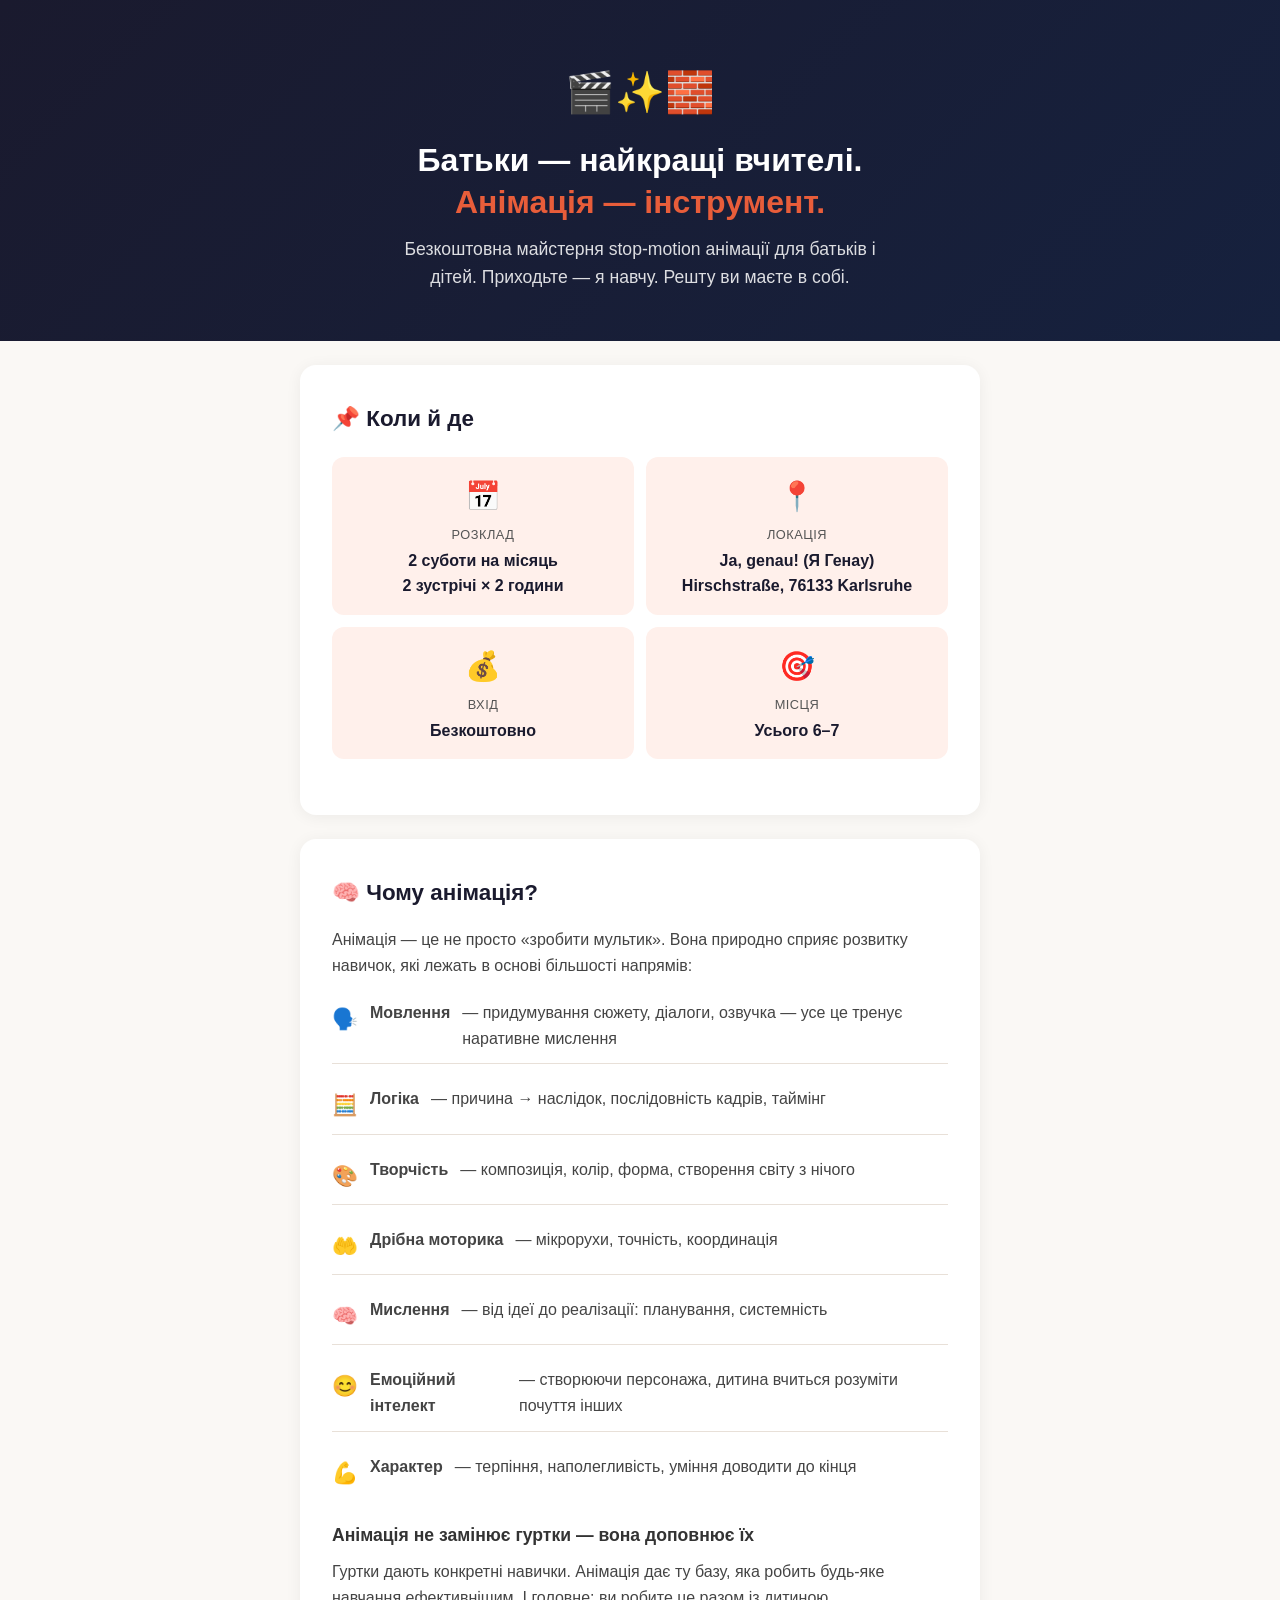
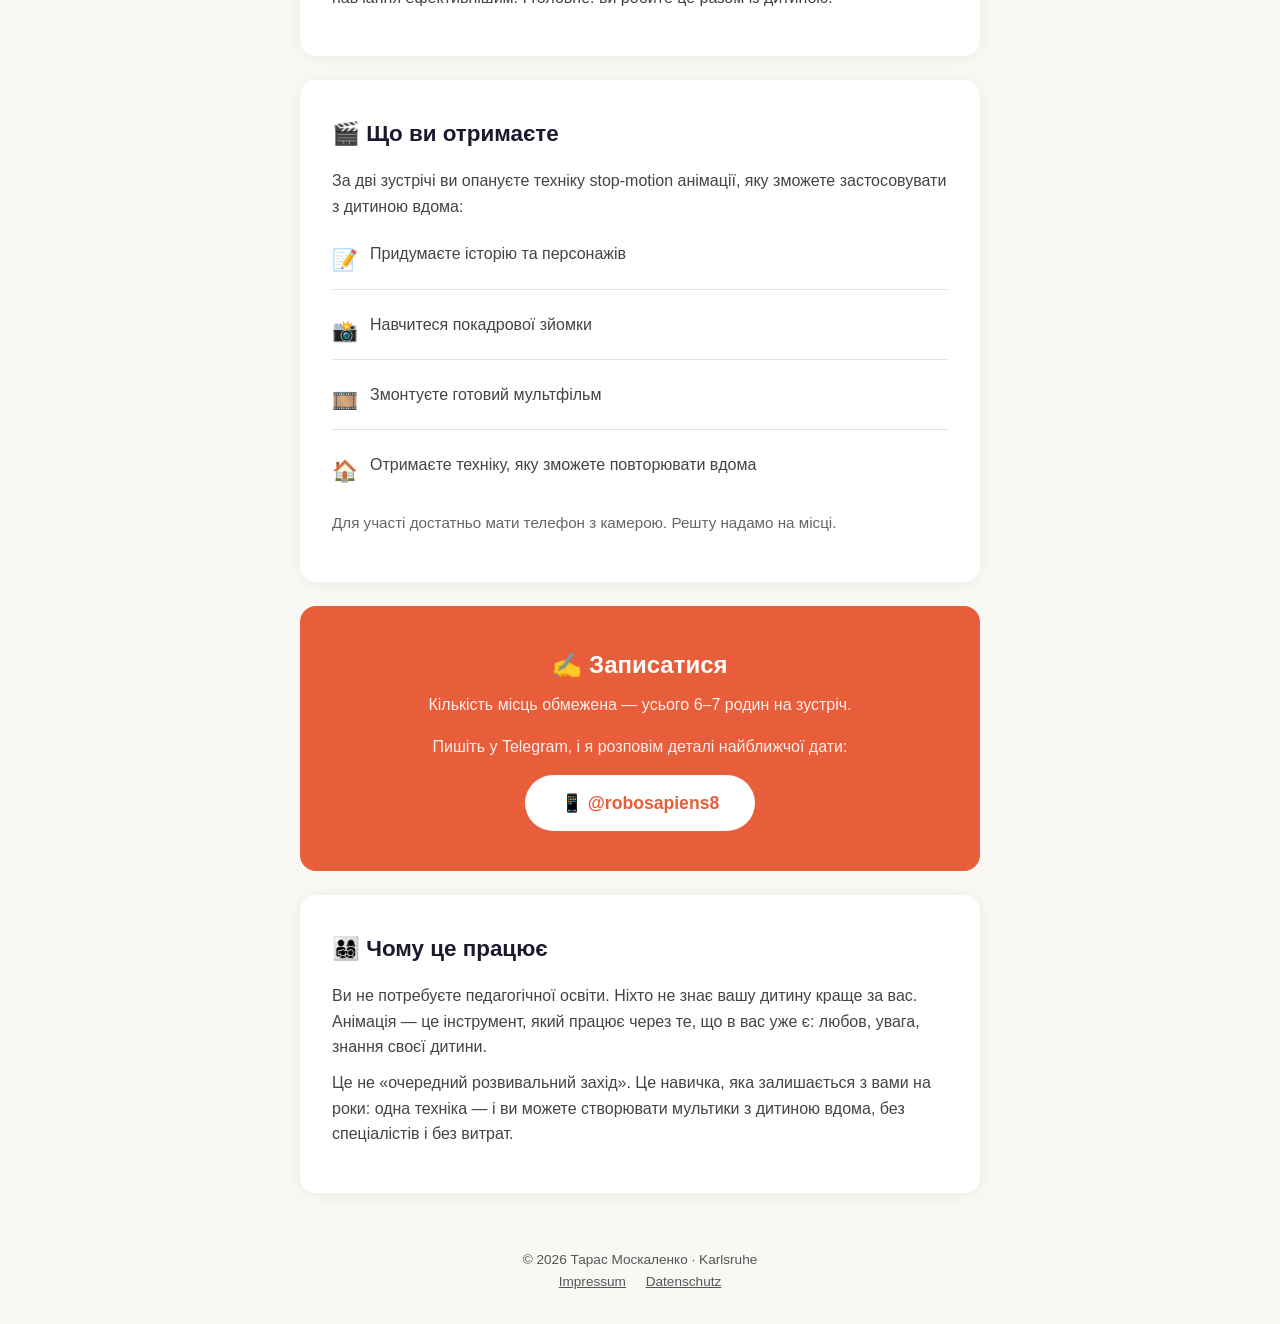
==== index.html @ ddede77a "Initial commit: animation workshop landing page + impressum + datenschutz" ====
<!DOCTYPE html>
<html lang="uk">
<head>
  <meta charset="UTF-8">
  <meta name="viewport" content="width=device-width, initial-scale=1.0">
  <title>Анімаційна майстерня для батьків і дітей | Karlsruhe</title>
  <meta name="description" content="Безкоштовна анімаційна майстерня для батьків і дітей у Karlsruhe. Створюйте stop-motion мультики разом — 2 суботи на місяць у кав'ярні Ja, genau!">
  <link rel="stylesheet" href="style.css">
</head>
<body>

<!-- Hero -->
<header class="hero">
  <div class="container">
    <div class="emoji-row">🎬✨🧱</div>
    <h1>Батьки — найкращі вчителі.<br><span>Анімація — інструмент.</span></h1>
    <p>Безкоштовна майстерня stop-motion анімації для батьків і дітей. Приходьте — я навчу. Решту ви маєте в собі.</p>
  </div>
</header>

<main class="container">

  <!-- Info -->
  <div class="section">
    <h2>📌 Коли й де</h2>
    <div class="info-grid">
      <div class="info-item">
        <div class="icon">📅</div>
        <div class="label">Розклад</div>
        <div class="value">2 суботи на місяць<br>2 зустрічі × 2 години</div>
      </div>
      <div class="info-item">
        <div class="icon">📍</div>
        <div class="label">Локація</div>
        <div class="value">Ja, genau! (Я Генау)<br>Hirschstraße, 76133 Karlsruhe</div>
      </div>
      <div class="info-item">
        <div class="icon">💰</div>
        <div class="label">Вхід</div>
        <div class="value">Безкоштовно</div>
      </div>
      <div class="info-item">
        <div class="icon">🎯</div>
        <div class="label">Місця</div>
        <div class="value">Усього 6–7</div>
      </div>
    </div>
  </div>

  <!-- Why -->
  <div class="section">
    <h2>🧠 Чому анімація?</h2>
    <p>Анімація — це не просто «зробити мультик». Вона природно сприяє розвитку навичок, які лежать в основі більшості напрямів:</p>
    <ul class="benefits">
      <li><span class="emoji">🗣️</span><strong>Мовлення</strong> — придумування сюжету, діалоги, озвучка — усе це тренує наративне мислення</li>
      <li><span class="emoji">🧮</span><strong>Логіка</strong> — причина → наслідок, послідовність кадрів, таймінг</li>
      <li><span class="emoji">🎨</span><strong>Творчість</strong> — композиція, колір, форма, створення світу з нічого</li>
      <li><span class="emoji">🤲</span><strong>Дрібна моторика</strong> — мікрорухи, точність, координація</li>
      <li><span class="emoji">🧠</span><strong>Мислення</strong> — від ідеї до реалізації: планування, системність</li>
      <li><span class="emoji">😊</span><strong>Емоційний інтелект</strong> — створюючи персонажа, дитина вчиться розуміти почуття інших</li>
      <li><span class="emoji">💪</span><strong>Характер</strong> — терпіння, наполегливість, уміння доводити до кінця</li>
    </ul>

    <h3>Анімація не замінює гуртки — вона доповнює їх</h3>
    <p>Гуртки дають конкретні навички. Анімація дає ту базу, яка робить будь-яке навчання ефективнішим. І головне: ви робите це разом із дитиною.</p>
  </div>

  <!-- What you'll learn -->
  <div class="section">
    <h2>🎬 Що ви отримаєте</h2>
    <p>За дві зустрічі ви опануєте техніку stop-motion анімації, яку зможете застосовувати з дитиною вдома:</p>
    <ul class="benefits">
      <li><span class="emoji">📝</span>Придумаєте історію та персонажів</li>
      <li><span class="emoji">📸</span>Навчитеся покадрової зйомки</li>
      <li><span class="emoji">🎞️</span>Змонтуєте готовий мультфільм</li>
      <li><span class="emoji">🏠</span>Отримаєте техніку, яку зможете повторювати вдома</li>
    </ul>
    <p style="font-size: 0.95rem; color: #666; margin-top: 12px;">Для участі достатньо мати телефон з камерою. Решту надамо на місці.</p>
  </div>

  <!-- CTA -->
  <div class="cta">
    <h2>✍️ Записатися</h2>
    <p>Кількість місць обмежена — усього 6–7 родин на зустріч.</p>
    <p>Пишіть у Telegram, і я розповім деталі найближчої дати:</p>
    <a class="contact-btn" href="https://t.me/robosapiens8" target="_blank">📱 @robosapiens8</a>
  </div>

  <!-- Why parents -->
  <div class="section">
    <h2>👨‍👩‍👧‍👦 Чому це працює</h2>
    <p>Ви не потребуєте педагогічної освіти. Ніхто не знає вашу дитину краще за вас. Анімація — це інструмент, який працює через те, що в вас уже є: любов, увага, знання своєї дитини.</p>
    <p>Це не «очередний розвивальний захід». Це навичка, яка залишається з вами на роки: одна техніка — і ви можете створювати мультики з дитиною вдома, без спеціалістів і без витрат.</p>
  </div>

</main>

<!-- Footer -->
<footer>
  <div class="container">
    <p>© 2026 Тарас Москаленко · Karlsruhe</p>
    <p>
      <a href="impressum.html">Impressum</a>
      <a href="datenschutz.html">Datenschutz</a>
    </p>
  </div>
</footer>

</body>
</html>
---- style.css ----
* {
  margin: 0;
  padding: 0;
  box-sizing: border-box;
}

:root {
  --bg: #faf8f5;
  --card: #ffffff;
  --accent: #e85d3a;
  --accent-light: #fff0eb;
  --text: #1a1a2e;
  --text-muted: #555;
  --border: #e8e0d8;
  --shadow: 0 2px 16px rgba(0,0,0,0.06);
}

body {
  font-family: -apple-system, BlinkMacSystemFont, 'Segoe UI', Roboto, 'Helvetica Neue', sans-serif;
  background: var(--bg);
  color: var(--text);
  line-height: 1.6;
}

.container {
  max-width: 720px;
  margin: 0 auto;
  padding: 0 20px;
}

/* Header */
.hero {
  background: linear-gradient(135deg, #1a1a2e 0%, #16213e 100%);
  color: #fff;
  padding: 60px 0 50px;
  text-align: center;
}

.hero h1 {
  font-size: 2rem;
  font-weight: 700;
  margin-bottom: 12px;
  line-height: 1.3;
}

.hero h1 span {
  color: var(--accent);
}

.hero p {
  font-size: 1.1rem;
  opacity: 0.85;
  max-width: 500px;
  margin: 0 auto;
}

.hero .emoji-row {
  font-size: 2.5rem;
  margin-bottom: 16px;
}

/* Section */
.section {
  background: var(--card);
  border-radius: 16px;
  padding: 36px 32px;
  margin: 24px 0;
  box-shadow: var(--shadow);
}

.section h2 {
  font-size: 1.4rem;
  font-weight: 700;
  margin-bottom: 16px;
  color: #1a1a2e;
}

.section h3 {
  font-size: 1.1rem;
  font-weight: 600;
  margin: 20px 0 10px;
  color: #333;
}

.section p, .section li {
  color: #444;
  margin-bottom: 10px;
}

/* Info grid */
.info-grid {
  display: grid;
  grid-template-columns: 1fr 1fr;
  gap: 12px;
  margin: 20px 0;
}

.info-item {
  background: var(--accent-light);
  border-radius: 12px;
  padding: 16px;
  text-align: center;
}

.info-item .icon {
  font-size: 1.8rem;
  margin-bottom: 6px;
}

.info-item .label {
  font-size: 0.8rem;
  color: var(--text-muted);
  text-transform: uppercase;
  letter-spacing: 0.5px;
}

.info-item .value {
  font-weight: 700;
  font-size: 1rem;
  margin-top: 2px;
}

/* Benefits list */
.benefits {
  list-style: none;
  padding: 0;
}

.benefits li {
  padding: 12px 0;
  border-bottom: 1px solid var(--border);
  display: flex;
  align-items: flex-start;
  gap: 12px;
}

.benefits li:last-child {
  border-bottom: none;
}

.benefits li .emoji {
  font-size: 1.3rem;
  flex-shrink: 0;
  margin-top: 2px;
}

/* CTA */
.cta {
  background: var(--accent);
  color: #fff;
  text-align: center;
  padding: 40px 24px;
  border-radius: 16px;
  margin: 24px 0;
}

.cta h2 {
  color: #fff !important;
  margin-bottom: 8px;
}

.cta p {
  opacity: 0.9;
  margin-bottom: 16px;
}

.cta .contact-btn {
  display: inline-block;
  background: #fff;
  color: var(--accent);
  font-weight: 700;
  padding: 14px 36px;
  border-radius: 40px;
  text-decoration: none;
  font-size: 1.1rem;
  transition: transform 0.15s;
}

.cta .contact-btn:hover {
  transform: scale(1.04);
}

/* Footer / Legal */
footer {
  text-align: center;
  padding: 32px 0;
  color: var(--text-muted);
  font-size: 0.85rem;
}

footer a {
  color: var(--text-muted);
  text-decoration: underline;
  margin: 0 8px;
}

/* Legal pages */
.legal-page {
  padding: 40px 0 60px;
}

.legal-page h1 {
  font-size: 1.6rem;
  margin-bottom: 24px;
}

.legal-page h2 {
  font-size: 1.2rem;
  margin-top: 28px;
  margin-bottom: 12px;
  color: var(--text);
}

.legal-page p {
  margin-bottom: 10px;
  color: #444;
}

/* Responsive */
@media (max-width: 600px) {
  .hero h1 { font-size: 1.5rem; }
  .info-grid { grid-template-columns: 1fr; }
  .section { padding: 24px 18px; }
}
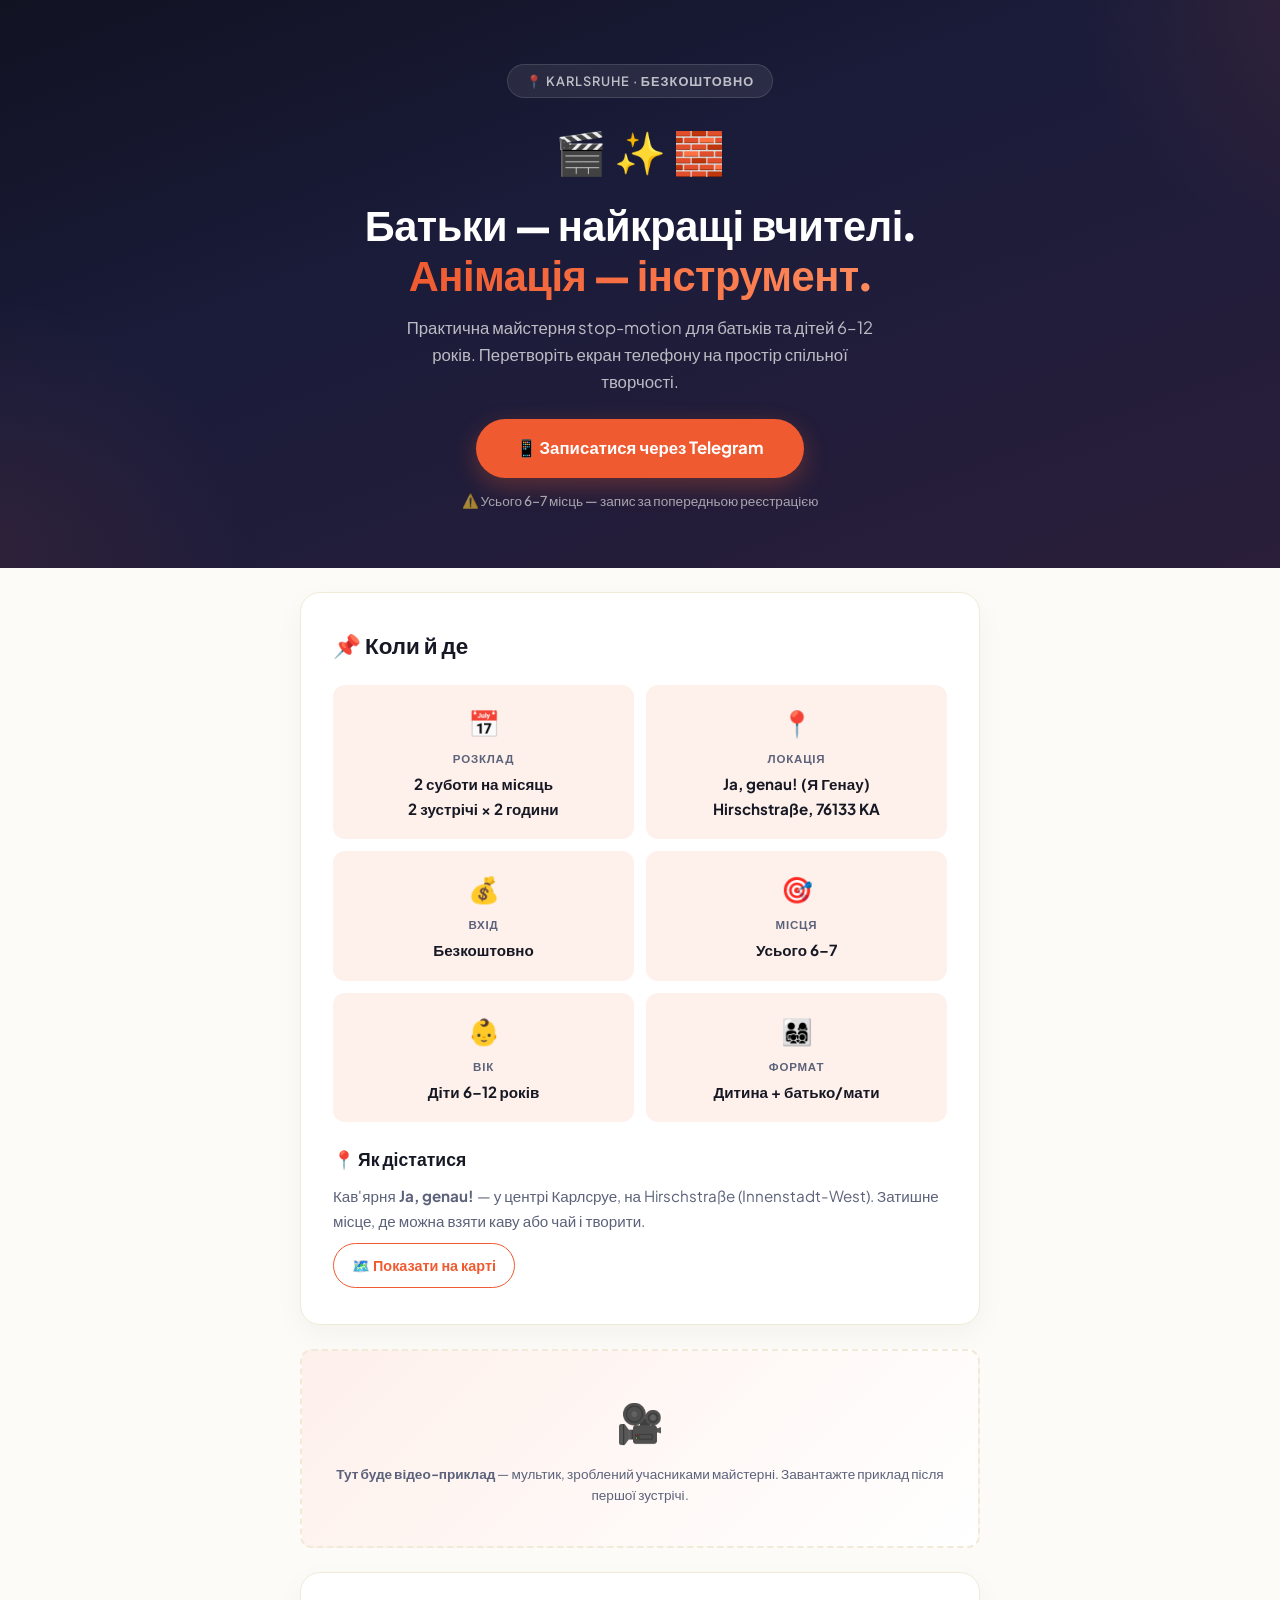
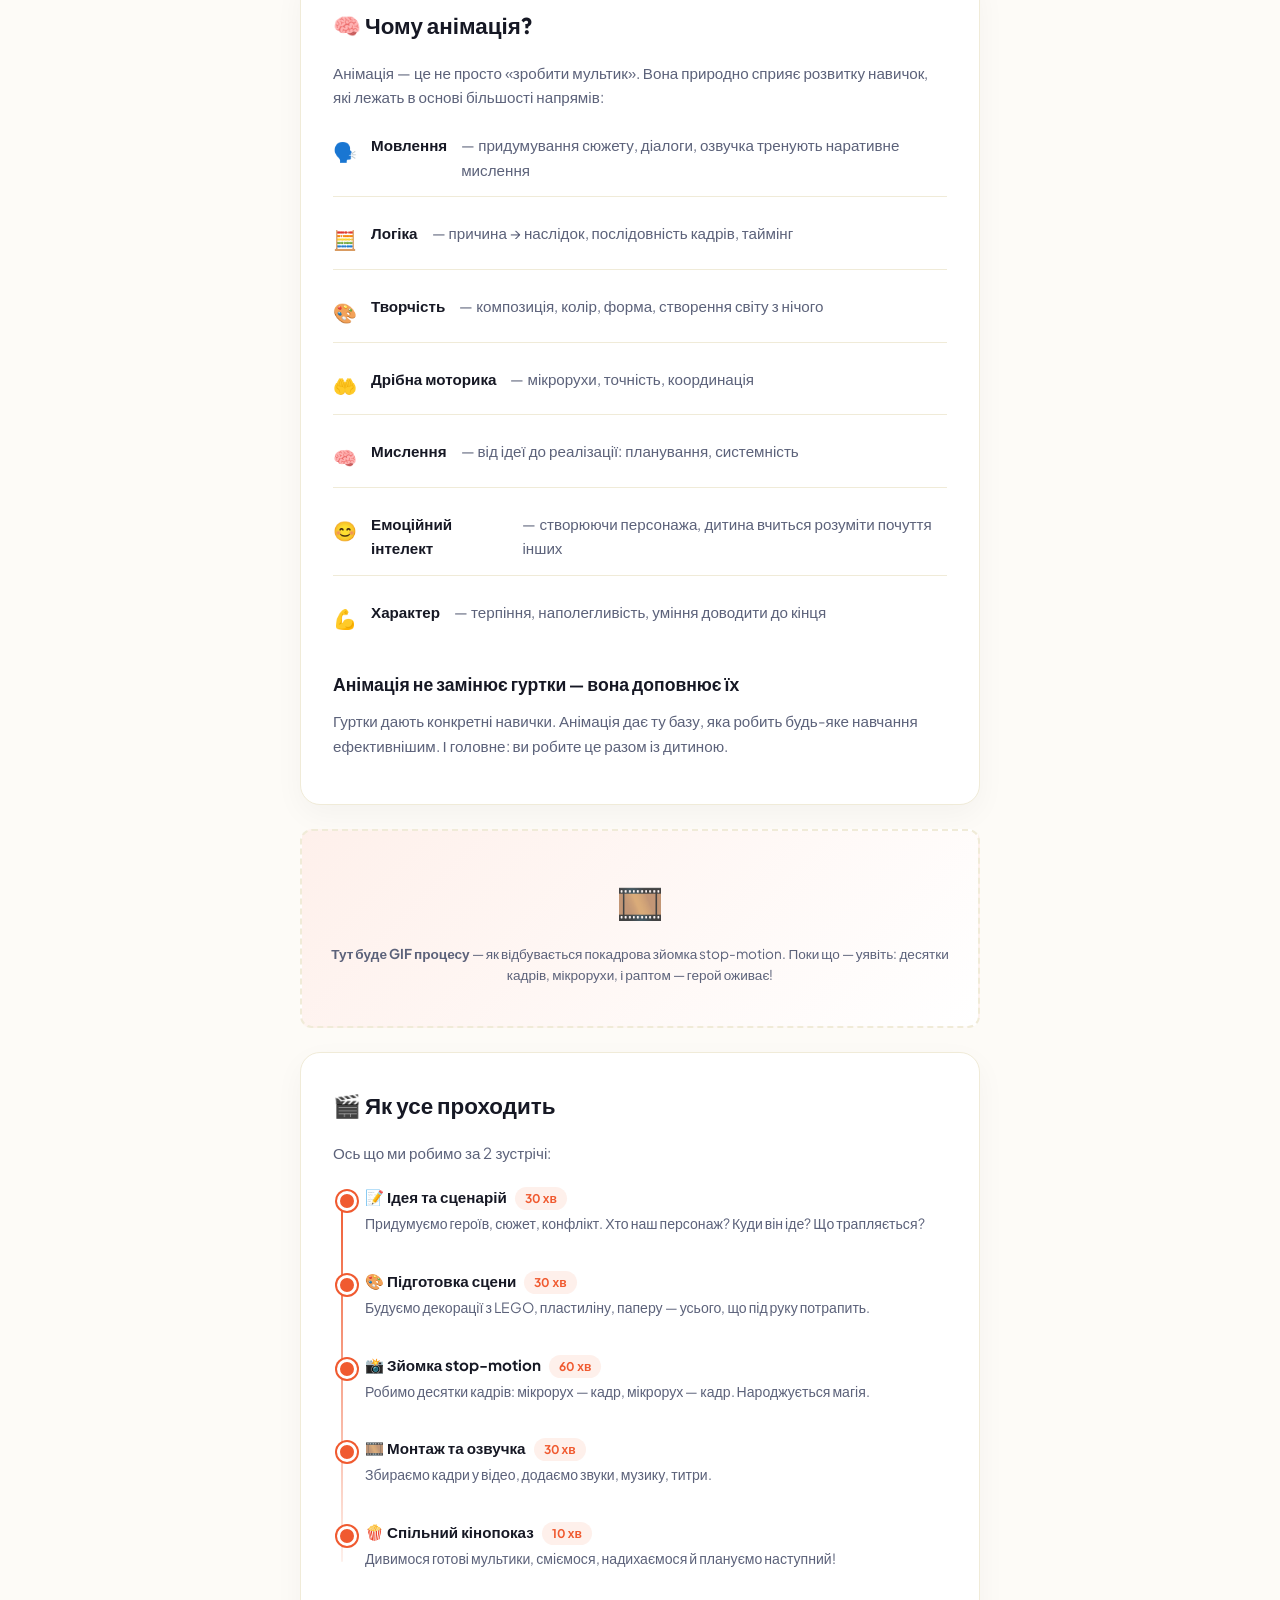
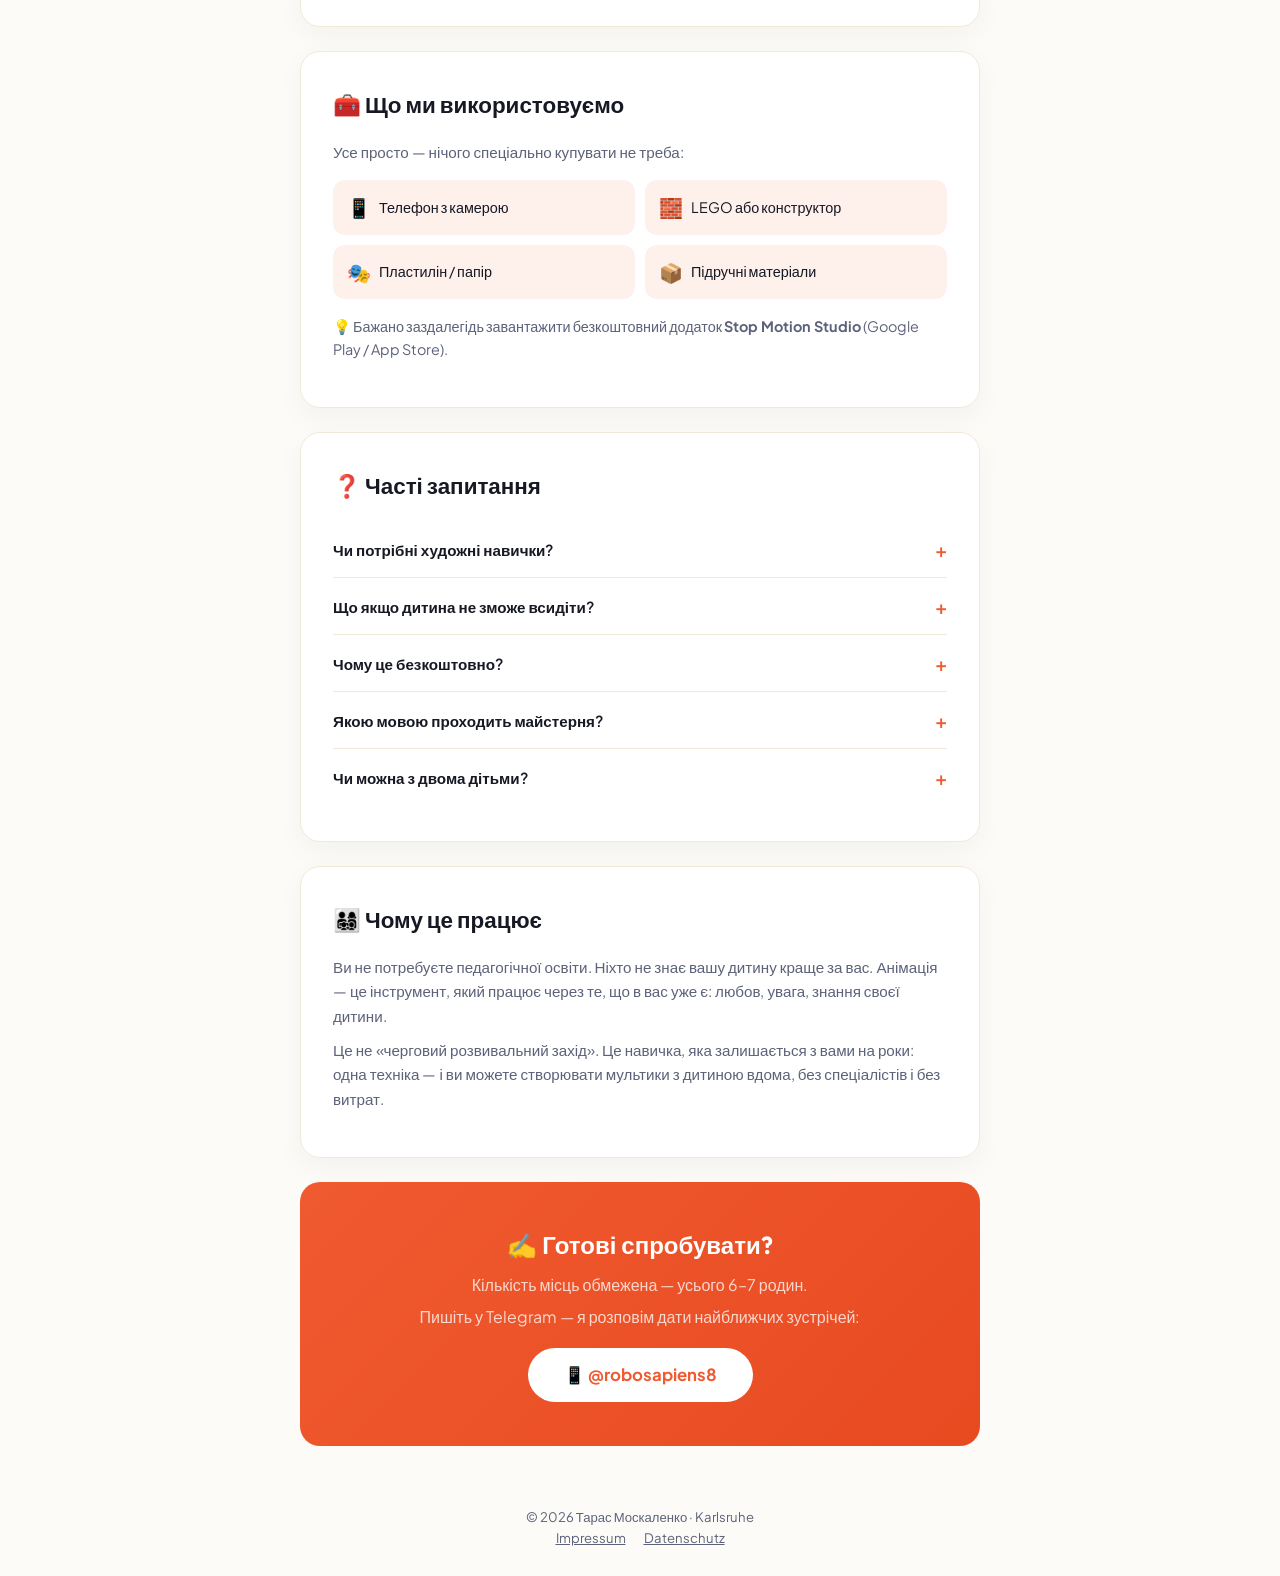
==== commit 64a7f02c: "Redesign: modern UI, FAQ, roadmap, age info, materials, media placeholders, Google Fonts, micro-anim" ====
--- a/index.html
+++ b/index.html
@@ -4,23 +4,63 @@
   <meta charset="UTF-8">
   <meta name="viewport" content="width=device-width, initial-scale=1.0">
   <title>Анімаційна майстерня для батьків і дітей | Karlsruhe</title>
-  <meta name="description" content="Безкоштовна анімаційна майстерня для батьків і дітей у Karlsruhe. Створюйте stop-motion мультики разом — 2 суботи на місяць у кав'ярні Ja, genau!">
+  <meta name="description" content="Безкоштовна анімаційна майстерня stop-motion для батьків і дітей 6–12 років у Karlsruhe. 2 суботи на місяць у кав'ярні Ja, genau! — створюйте мультики разом.">
+  <meta property="og:title" content="Анімаційна майстерня для батьків і дітей | Karlsruhe">
+  <meta property="og:description" content="Безкоштовна анімаційна майстерня stop-motion. 2 суботи на місяць. Для дітей 6–12 років і їхніх батьків.">
+  <meta property="og:type" content="website">
+  <meta property="og:url" content="https://fil-m.github.io/animation-workshop/">
+  <meta property="og:image" content="https://fil-m.github.io/animation-workshop/og-image.png">
   <link rel="stylesheet" href="style.css">
+  <script type="application/ld+json">
+  {
+    "@context": "https://schema.org",
+    "@type": "EventSeries",
+    "name": "Анімаційна майстерня для батьків і дітей",
+    "description": "Безкоштовна майстерня stop-motion анімації. Вчіться створювати мультики разом з дитиною.",
+    "eventSchedule": {
+      "@type": "Schedule",
+      "repeatFrequency": "P1M",
+      "byDay": "https://schema.org/Saturday"
+    },
+    "location": {
+      "@type": "Place",
+      "name": "Ja, genau! (Я Генау)",
+      "address": {
+        "@type": "PostalAddress",
+        "streetAddress": "Hirschstraße",
+        "addressLocality": "Karlsruhe",
+        "postalCode": "76133",
+        "addressCountry": "DE"
+      }
+    },
+    "offers": {
+      "@type": "Offer",
+      "price": "0",
+      "priceCurrency": "EUR"
+    }
+  }
+  </script>
 </head>
 <body>
 
-<!-- Hero -->
+<!-- ============= HERO ============= -->
 <header class="hero">
   <div class="container">
-    <div class="emoji-row">🎬✨🧱</div>
+    <div class="hero-badge">📍 Karlsruhe · Безкоштовно</div>
+    <div class="emoji-row">🎬 ✨ 🧱</div>
     <h1>Батьки — найкращі вчителі.<br><span>Анімація — інструмент.</span></h1>
-    <p>Безкоштовна майстерня stop-motion анімації для батьків і дітей. Приходьте — я навчу. Решту ви маєте в собі.</p>
+    <p class="subtitle">Практична майстерня stop-motion для батьків та дітей 6–12 років. Перетворіть екран телефону на простір спільної творчості.</p>
+    <div class="hero-actions">
+      <a class="cta-primary" href="https://t.me/robosapiens8" target="_blank">📱 Записатися через Telegram</a>
+      <span class="spots-left">⚠️ Усього 6–7 місць — запис за попередньою реєстрацією</span>
+    </div>
   </div>
 </header>
 
+<!-- ============= MAIN ============= -->
 <main class="container">
 
-  <!-- Info -->
+  <!-- INFO -->
   <div class="section">
     <h2>📌 Коли й де</h2>
     <div class="info-grid">
@@ -32,7 +72,7 @@
       <div class="info-item">
         <div class="icon">📍</div>
         <div class="label">Локація</div>
-        <div class="value">Ja, genau! (Я Генау)<br>Hirschstraße, 76133 Karlsruhe</div>
+        <div class="value">Ja, genau! (Я Генау)<br>Hirschstraße, 76133 KA</div>
       </div>
       <div class="info-item">
         <div class="icon">💰</div>
@@ -44,15 +84,35 @@
         <div class="label">Місця</div>
         <div class="value">Усього 6–7</div>
       </div>
-    </div>
-  </div>
-
-  <!-- Why -->
+      <div class="info-item">
+        <div class="icon">👶</div>
+        <div class="label">Вік</div>
+        <div class="value">Діти 6–12 років</div>
+      </div>
+      <div class="info-item">
+        <div class="icon">👨‍👩‍👧‍👦</div>
+        <div class="label">Формат</div>
+        <div class="value">Дитина + батько/мати</div>
+      </div>
+    </div>
+
+    <h3>📍 Як дістатися</h3>
+    <p>Кав'ярня <strong>Ja, genau!</strong> — у центрі Карлсруе, на Hirschstraße (Innenstadt-West). Затишне місце, де можна взяти каву або чай і творити.</p>
+    <a class="map-link" href="https://www.google.com/maps/search/Ja+genau+Hirschstraße+Karlsruhe/" target="_blank">🗺️ Показати на карті</a>
+  </div>
+
+  <!-- MEDIA PLACEHOLDER: VIDEO/GIF -->
+  <div class="media-placeholder">
+    <div class="icon">🎥</div>
+    <p><strong>Тут буде відео-приклад</strong> — мультик, зроблений учасниками майстерні. Завантажте приклад після першої зустрічі.</p>
+  </div>
+
+  <!-- WHY ANIMATION -->
   <div class="section">
     <h2>🧠 Чому анімація?</h2>
     <p>Анімація — це не просто «зробити мультик». Вона природно сприяє розвитку навичок, які лежать в основі більшості напрямів:</p>
     <ul class="benefits">
-      <li><span class="emoji">🗣️</span><strong>Мовлення</strong> — придумування сюжету, діалоги, озвучка — усе це тренує наративне мислення</li>
+      <li><span class="emoji">🗣️</span><strong>Мовлення</strong> — придумування сюжету, діалоги, озвучка тренують наративне мислення</li>
       <li><span class="emoji">🧮</span><strong>Логіка</strong> — причина → наслідок, послідовність кадрів, таймінг</li>
       <li><span class="emoji">🎨</span><strong>Творчість</strong> — композиція, колір, форма, створення світу з нічого</li>
       <li><span class="emoji">🤲</span><strong>Дрібна моторика</strong> — мікрорухи, точність, координація</li>
@@ -65,37 +125,128 @@
     <p>Гуртки дають конкретні навички. Анімація дає ту базу, яка робить будь-яке навчання ефективнішим. І головне: ви робите це разом із дитиною.</p>
   </div>
 
-  <!-- What you'll learn -->
-  <div class="section">
-    <h2>🎬 Що ви отримаєте</h2>
-    <p>За дві зустрічі ви опануєте техніку stop-motion анімації, яку зможете застосовувати з дитиною вдома:</p>
-    <ul class="benefits">
-      <li><span class="emoji">📝</span>Придумаєте історію та персонажів</li>
-      <li><span class="emoji">📸</span>Навчитеся покадрової зйомки</li>
-      <li><span class="emoji">🎞️</span>Змонтуєте готовий мультфільм</li>
-      <li><span class="emoji">🏠</span>Отримаєте техніку, яку зможете повторювати вдома</li>
+  <!-- MEDIA PLACEHOLDER: PROCESS GIF -->
+  <div class="media-placeholder">
+    <div class="icon">🎞️</div>
+    <p><strong>Тут буде GIF процесу</strong> — як відбувається покадрова зйомка stop-motion. Поки що — уявіть: десятки кадрів, мікрорухи, і раптом — герой оживає!</p>
+  </div>
+
+  <!-- ROADMAP -->
+  <div class="section">
+    <h2>🎬 Як усе проходить</h2>
+    <p>Ось що ми робимо за 2 зустрічі:</p>
+    <ul class="timeline">
+      <li>
+        <strong>📝 Ідея та сценарій</strong><span class="step-time">30 хв</span>
+        <span class="step-desc">Придумуємо героїв, сюжет, конфлікт. Хто наш персонаж? Куди він іде? Що трапляється?</span>
+      </li>
+      <li>
+        <strong>🎨 Підготовка сцени</strong><span class="step-time">30 хв</span>
+        <span class="step-desc">Будуємо декорації з LEGO, пластиліну, паперу — усього, що під руку потрапить.</span>
+      </li>
+      <li>
+        <strong>📸 Зйомка stop-motion</strong><span class="step-time">60 хв</span>
+        <span class="step-desc">Робимо десятки кадрів: мікрорух — кадр, мікрорух — кадр. Народжується магія.</span>
+      </li>
+      <li>
+        <strong>🎞️ Монтаж та озвучка</strong><span class="step-time">30 хв</span>
+        <span class="step-desc">Збираємо кадри у відео, додаємо звуки, музику, титри.</span>
+      </li>
+      <li>
+        <strong>🍿 Спільний кінопоказ</strong><span class="step-time">10 хв</span>
+        <span class="step-desc">Дивимося готові мультики, сміємося, надихаємося й плануємо наступний!</span>
+      </li>
     </ul>
-    <p style="font-size: 0.95rem; color: #666; margin-top: 12px;">Для участі достатньо мати телефон з камерою. Решту надамо на місці.</p>
+  </div>
+
+  <!-- MATERIALS -->
+  <div class="section">
+    <h2>🧰 Що ми використовуємо</h2>
+    <p>Усе просто — нічого спеціально купувати не треба:</p>
+    <div class="materials">
+      <div class="material-tag"><span class="icon">📱</span>Телефон з камерою</div>
+      <div class="material-tag"><span class="icon">🧱</span>LEGO або конструктор</div>
+      <div class="material-tag"><span class="icon">🎭</span>Пластилін / папір</div>
+      <div class="material-tag"><span class="icon">📦</span>Підручні матеріали</div>
+    </div>
+    <p style="margin-top: 12px; font-size: 0.9rem; color: var(--text-muted);">
+      💡 Бажано заздалегідь завантажити безкоштовний додаток <strong>Stop Motion Studio</strong> (Google Play / App Store).
+    </p>
+  </div>
+
+  <!-- FAQ -->
+  <div class="section">
+    <h2>❓ Часті запитання</h2>
+
+    <div class="faq-item">
+      <button class="faq-question" onclick="this.parentElement.classList.toggle('open')">
+        Чи потрібні художні навички?
+        <span class="faq-toggle">+</span>
+      </button>
+      <div class="faq-answer">
+        <p>Ні! Жодних спеціальних навичок не потрібно. Ми використовуємо LEGO, пластилін, папір — усе, що не потребує вміння малювати. Головне — бажання гратися й творити разом.</p>
+      </div>
+    </div>
+
+    <div class="faq-item">
+      <button class="faq-question" onclick="this.parentElement.classList.toggle('open')">
+        Що якщо дитина не зможе всидіти?
+        <span class="faq-toggle">+</span>
+      </button>
+      <div class="faq-answer">
+        <p>Процес зйомки дуже динамічний — діти постійно в русі: будують декорації, рухають фігурки, переставляють кадри. Stop-motion потребує концентрації, але вона чергується з активною творчістю, тому нудьгувати не доведеться.</p>
+      </div>
+    </div>
+
+    <div class="faq-item">
+      <button class="faq-question" onclick="this.parentElement.classList.toggle('open')">
+        Чому це безкоштовно?
+        <span class="faq-toggle">+</span>
+      </button>
+      <div class="faq-answer">
+        <p>Це некомерційна ініціатива. Я хочу показати батькам, що анімація — доступний інструмент для розвитку дитини, який можна використовувати вдома без витрат.</p>
+      </div>
+    </div>
+
+    <div class="faq-item">
+      <button class="faq-question" onclick="this.parentElement.classList.toggle('open')">
+        Якою мовою проходить майстерня?
+        <span class="faq-toggle">+</span>
+      </button>
+      <div class="faq-answer">
+        <p>Українською. Але за потреби можу пояснювати німецькою або англійською.</p>
+      </div>
+    </div>
+
+    <div class="faq-item">
+      <button class="faq-question" onclick="this.parentElement.classList.toggle('open')">
+        Чи можна з двома дітьми?
+        <span class="faq-toggle">+</span>
+      </button>
+      <div class="faq-answer">
+        <p>Якщо місця дозволяють — так. Але формат «один дорослий + одна дитина» дає найкращий результат, бо ви працюєте в парі.</p>
+      </div>
+    </div>
+  </div>
+
+  <!-- WHY PARENTS -->
+  <div class="section">
+    <h2>👨‍👩‍👧‍👦 Чому це працює</h2>
+    <p>Ви не потребуєте педагогічної освіти. Ніхто не знає вашу дитину краще за вас. Анімація — це інструмент, який працює через те, що в вас уже є: любов, увага, знання своєї дитини.</p>
+    <p>Це не «черговий розвивальний захід». Це навичка, яка залишається з вами на роки: одна техніка — і ви можете створювати мультики з дитиною вдома, без спеціалістів і без витрат.</p>
   </div>
 
   <!-- CTA -->
   <div class="cta">
-    <h2>✍️ Записатися</h2>
-    <p>Кількість місць обмежена — усього 6–7 родин на зустріч.</p>
-    <p>Пишіть у Telegram, і я розповім деталі найближчої дати:</p>
+    <h2>✍️ Готові спробувати?</h2>
+    <p>Кількість місць обмежена — усього 6–7 родин.</p>
+    <p>Пишіть у Telegram — я розповім дати найближчих зустрічей:</p>
     <a class="contact-btn" href="https://t.me/robosapiens8" target="_blank">📱 @robosapiens8</a>
   </div>
 
-  <!-- Why parents -->
-  <div class="section">
-    <h2>👨‍👩‍👧‍👦 Чому це працює</h2>
-    <p>Ви не потребуєте педагогічної освіти. Ніхто не знає вашу дитину краще за вас. Анімація — це інструмент, який працює через те, що в вас уже є: любов, увага, знання своєї дитини.</p>
-    <p>Це не «очередний розвивальний захід». Це навичка, яка залишається з вами на роки: одна техніка — і ви можете створювати мультики з дитиною вдома, без спеціалістів і без витрат.</p>
-  </div>
-
 </main>
 
-<!-- Footer -->
+<!-- ============= FOOTER ============= -->
 <footer>
   <div class="container">
     <p>© 2026 Тарас Москаленко · Karlsruhe</p>
--- a/style.css
+++ b/style.css
@@ -1,3 +1,5 @@
+@import url('https://fonts.googleapis.com/css2?family=Outfit:wght@400;600;700;800&family=Plus+Jakarta+Sans:wght@400;500;600;700&display=swap');
+
 * {
   margin: 0;
   padding: 0;
@@ -5,21 +7,29 @@
 }
 
 :root {
-  --bg: #faf8f5;
+  --bg: #fdfbf7;
   --card: #ffffff;
-  --accent: #e85d3a;
-  --accent-light: #fff0eb;
-  --text: #1a1a2e;
-  --text-muted: #555;
-  --border: #e8e0d8;
-  --shadow: 0 2px 16px rgba(0,0,0,0.06);
+  --accent: #f05a30;
+  --accent-hover: #d94820;
+  --accent-light: #fef0eb;
+  --text: #161824;
+  --text-muted: #5c627a;
+  --border: #f0ebd8;
+  --shadow: 0 10px 30px rgba(22, 24, 36, 0.04);
+  --shadow-hover: 0 20px 40px rgba(22, 24, 36, 0.08);
+  --radius: 20px;
+  --radius-sm: 12px;
+  --font-title: 'Outfit', sans-serif;
+  --font-body: 'Plus Jakarta Sans', sans-serif;
+  --transition: 0.3s cubic-bezier(0.16, 1, 0.3, 1);
 }
 
 body {
-  font-family: -apple-system, BlinkMacSystemFont, 'Segoe UI', Roboto, 'Helvetica Neue', sans-serif;
+  font-family: var(--font-body);
   background: var(--bg);
   color: var(--text);
   line-height: 1.6;
+  -webkit-font-smoothing: antialiased;
 }
 
 .container {
@@ -28,66 +38,158 @@
   padding: 0 20px;
 }
 
-/* Header */
+/* ===== HERO ===== */
 .hero {
-  background: linear-gradient(135deg, #1a1a2e 0%, #16213e 100%);
+  background: linear-gradient(160deg, #111222 0%, #1a1c3a 40%, #2a1e3a 100%);
   color: #fff;
-  padding: 60px 0 50px;
+  padding: 64px 0 56px;
   text-align: center;
+  position: relative;
+  overflow: hidden;
+}
+
+.hero::before {
+  content: '';
+  position: absolute;
+  top: -60%;
+  right: -30%;
+  width: 600px;
+  height: 600px;
+  background: radial-gradient(circle, rgba(240,90,48,0.12) 0%, transparent 70%);
+  pointer-events: none;
+}
+
+.hero::after {
+  content: '';
+  position: absolute;
+  bottom: -40%;
+  left: -20%;
+  width: 500px;
+  height: 500px;
+  background: radial-gradient(circle, rgba(240,90,48,0.08) 0%, transparent 70%);
+  pointer-events: none;
+}
+
+.hero-badge {
+  display: inline-block;
+  background: rgba(255,255,255,0.08);
+  backdrop-filter: blur(8px);
+  border: 1px solid rgba(255,255,255,0.12);
+  border-radius: 40px;
+  padding: 6px 18px;
+  font-size: 0.8rem;
+  font-weight: 600;
+  letter-spacing: 1px;
+  text-transform: uppercase;
+  color: rgba(255,255,255,0.7);
+  margin-bottom: 20px;
+}
+
+.hero .emoji-row {
+  font-size: 2.6rem;
+  margin-bottom: 16px;
+  animation: floatEmoji 3s ease-in-out infinite;
+}
+
+@keyframes floatEmoji {
+  0%, 100% { transform: translateY(0); }
+  50% { transform: translateY(-6px); }
 }
 
 .hero h1 {
-  font-size: 2rem;
+  font-family: var(--font-title);
+  font-size: 2.6rem;
+  font-weight: 800;
+  letter-spacing: -0.5px;
+  line-height: 1.2;
+  margin-bottom: 14px;
+}
+
+.hero h1 span {
+  background: linear-gradient(90deg, #f05a30, #ff8a5c);
+  -webkit-background-clip: text;
+  -webkit-text-fill-color: transparent;
+  background-clip: text;
+}
+
+.hero .subtitle {
+  font-size: 1.05rem;
+  color: rgba(255,255,255,0.7);
+  max-width: 480px;
+  margin: 0 auto 24px;
+  font-weight: 400;
+}
+
+.hero-actions {
+  display: flex;
+  flex-direction: column;
+  align-items: center;
+  gap: 12px;
+}
+
+.cta-primary {
+  display: inline-block;
+  background: var(--accent);
+  color: #fff;
   font-weight: 700;
-  margin-bottom: 12px;
-  line-height: 1.3;
-}
-
-.hero h1 span {
-  color: var(--accent);
-}
-
-.hero p {
-  font-size: 1.1rem;
-  opacity: 0.85;
-  max-width: 500px;
-  margin: 0 auto;
-}
-
-.hero .emoji-row {
-  font-size: 2.5rem;
-  margin-bottom: 16px;
-}
-
-/* Section */
+  font-size: 1.05rem;
+  padding: 16px 40px;
+  border-radius: 50px;
+  text-decoration: none;
+  transition: transform var(--transition), box-shadow var(--transition);
+  box-shadow: 0 8px 24px rgba(240, 90, 48, 0.3);
+}
+
+.cta-primary:hover {
+  transform: scale(1.05);
+  box-shadow: 0 12px 32px rgba(240, 90, 48, 0.45);
+}
+
+.spots-left {
+  font-size: 0.85rem;
+  color: rgba(255,255,255,0.6);
+  font-weight: 500;
+}
+
+/* ===== SECTION ===== */
 .section {
   background: var(--card);
-  border-radius: 16px;
+  border: 1px solid var(--border);
+  border-radius: var(--radius);
   padding: 36px 32px;
   margin: 24px 0;
   box-shadow: var(--shadow);
+  transition: transform var(--transition), box-shadow var(--transition);
+}
+
+.section:hover {
+  transform: translateY(-4px);
+  box-shadow: var(--shadow-hover);
 }
 
 .section h2 {
+  font-family: var(--font-title);
   font-size: 1.4rem;
   font-weight: 700;
   margin-bottom: 16px;
-  color: #1a1a2e;
+  color: var(--text);
 }
 
 .section h3 {
+  font-family: var(--font-title);
   font-size: 1.1rem;
   font-weight: 600;
-  margin: 20px 0 10px;
-  color: #333;
+  margin: 24px 0 10px;
+  color: var(--text);
 }
 
 .section p, .section li {
-  color: #444;
+  color: var(--text-muted);
   margin-bottom: 10px;
-}
-
-/* Info grid */
+  font-size: 0.95rem;
+}
+
+/* ===== INFO GRID ===== */
 .info-grid {
   display: grid;
   grid-template-columns: 1fr 1fr;
@@ -97,41 +199,53 @@
 
 .info-item {
   background: var(--accent-light);
-  border-radius: 12px;
-  padding: 16px;
+  border-radius: var(--radius-sm);
+  padding: 18px 14px;
   text-align: center;
+  transition: transform var(--transition);
+}
+
+.info-item:hover {
+  transform: translateY(-2px);
 }
 
 .info-item .icon {
-  font-size: 1.8rem;
+  font-size: 1.6rem;
   margin-bottom: 6px;
 }
 
 .info-item .label {
-  font-size: 0.8rem;
+  font-size: 0.72rem;
   color: var(--text-muted);
   text-transform: uppercase;
-  letter-spacing: 0.5px;
+  letter-spacing: 0.8px;
+  font-weight: 600;
 }
 
 .info-item .value {
   font-weight: 700;
-  font-size: 1rem;
-  margin-top: 2px;
-}
-
-/* Benefits list */
+  font-size: 0.95rem;
+  margin-top: 4px;
+  color: var(--text);
+}
+
+/* ===== BENEFITS ===== */
 .benefits {
   list-style: none;
   padding: 0;
 }
 
 .benefits li {
-  padding: 12px 0;
+  padding: 14px 0;
   border-bottom: 1px solid var(--border);
   display: flex;
   align-items: flex-start;
-  gap: 12px;
+  gap: 14px;
+  transition: padding-left var(--transition);
+}
+
+.benefits li:hover {
+  padding-left: 6px;
 }
 
 .benefits li:last-child {
@@ -139,29 +253,241 @@
 }
 
 .benefits li .emoji {
-  font-size: 1.3rem;
+  font-size: 1.2rem;
   flex-shrink: 0;
+  margin-top: 3px;
+}
+
+.benefits li strong {
+  color: var(--text);
+}
+
+/* ===== TIMELINE / ROADMAP ===== */
+.timeline {
+  position: relative;
+  padding-left: 32px;
+  list-style: none;
+  margin: 20px 0;
+}
+
+.timeline::before {
+  content: '';
+  position: absolute;
+  left: 8px;
+  top: 8px;
+  bottom: 8px;
+  width: 2px;
+  background: linear-gradient(180deg, var(--accent), var(--accent-light));
+  border-radius: 2px;
+}
+
+.timeline li {
+  position: relative;
+  padding-bottom: 24px;
+  padding-left: 0;
+  border-bottom: none;
+}
+
+.timeline li:last-child {
+  padding-bottom: 0;
+}
+
+.timeline li::before {
+  content: '';
+  position: absolute;
+  left: -28px;
+  top: 6px;
+  width: 14px;
+  height: 14px;
+  background: var(--accent);
+  border: 3px solid var(--card);
+  border-radius: 50%;
+  box-shadow: 0 0 0 2px var(--accent);
+}
+
+.timeline li .step-icon {
+  font-size: 1.1rem;
+  margin-right: 6px;
+}
+
+.timeline li strong {
+  color: var(--text);
+  font-size: 0.95rem;
+}
+
+.timeline li .step-desc {
+  display: block;
+  color: var(--text-muted);
+  font-size: 0.88rem;
   margin-top: 2px;
 }
 
-/* CTA */
-.cta {
+.timeline li .step-time {
+  display: inline-block;
+  background: var(--accent-light);
+  color: var(--accent);
+  font-size: 0.75rem;
+  font-weight: 700;
+  padding: 2px 10px;
+  border-radius: 20px;
+  margin-left: 8px;
+}
+
+/* ===== FAQ ===== */
+.faq-item {
+  border-bottom: 1px solid var(--border);
+  padding: 16px 0;
+}
+
+.faq-item:last-child {
+  border-bottom: none;
+}
+
+.faq-question {
+  display: flex;
+  justify-content: space-between;
+  align-items: center;
+  width: 100%;
+  background: none;
+  border: none;
+  font-family: var(--font-body);
+  font-size: 0.95rem;
+  font-weight: 600;
+  color: var(--text);
+  cursor: pointer;
+  text-align: left;
+  padding: 0;
+  transition: color var(--transition);
+}
+
+.faq-question:hover {
+  color: var(--accent);
+}
+
+.faq-question .faq-toggle {
+  font-size: 1.2rem;
+  color: var(--accent);
+  transition: transform 0.3s ease;
+  flex-shrink: 0;
+  margin-left: 12px;
+}
+
+.faq-item.open .faq-toggle {
+  transform: rotate(45deg);
+}
+
+.faq-answer {
+  max-height: 0;
+  overflow: hidden;
+  transition: max-height 0.4s ease, padding 0.4s ease;
+  padding: 0;
+}
+
+.faq-item.open .faq-answer {
+  max-height: 300px;
+  padding-top: 12px;
+}
+
+.faq-answer p {
+  color: var(--text-muted);
+  font-size: 0.9rem;
+  margin-bottom: 0;
+}
+
+/* ===== MATERIALS LIST ===== */
+.materials {
+  display: grid;
+  grid-template-columns: 1fr 1fr;
+  gap: 10px;
+  margin: 16px 0;
+}
+
+.material-tag {
+  background: var(--accent-light);
+  border-radius: var(--radius-sm);
+  padding: 12px 14px;
+  font-size: 0.9rem;
+  color: var(--text);
+  display: flex;
+  align-items: center;
+  gap: 8px;
+  transition: transform var(--transition);
+}
+
+.material-tag:hover {
+  transform: scale(1.03);
+}
+
+.material-tag .icon {
+  font-size: 1.2rem;
+}
+
+/* ===== MEDIA PLACEHOLDER ===== */
+.media-placeholder {
+  background: linear-gradient(135deg, var(--accent-light), #fff);
+  border: 2px dashed var(--border);
+  border-radius: var(--radius-sm);
+  padding: 40px 20px;
+  text-align: center;
+  margin: 20px 0;
+  transition: border-color var(--transition);
+}
+
+.media-placeholder:hover {
+  border-color: var(--accent);
+}
+
+.media-placeholder .icon {
+  font-size: 2.4rem;
+  margin-bottom: 10px;
+}
+
+.media-placeholder p {
+  font-size: 0.85rem;
+  color: var(--text-muted);
+  margin-bottom: 0;
+}
+
+/* ===== MAP ===== */
+.map-link {
+  display: inline-flex;
+  align-items: center;
+  gap: 6px;
+  color: var(--accent);
+  text-decoration: none;
+  font-weight: 600;
+  font-size: 0.9rem;
+  padding: 10px 18px;
+  border: 1px solid var(--accent);
+  border-radius: 40px;
+  transition: background var(--transition), color var(--transition);
+}
+
+.map-link:hover {
   background: var(--accent);
   color: #fff;
+}
+
+/* ===== CTA ===== */
+.cta {
+  background: linear-gradient(135deg, var(--accent) 0%, #e84a20 100%);
+  color: #fff;
   text-align: center;
-  padding: 40px 24px;
-  border-radius: 16px;
+  padding: 44px 24px;
+  border-radius: var(--radius);
   margin: 24px 0;
 }
 
 .cta h2 {
   color: #fff !important;
+  font-family: var(--font-title);
   margin-bottom: 8px;
 }
 
 .cta p {
   opacity: 0.9;
-  margin-bottom: 16px;
+  margin-bottom: 6px;
+  color: rgba(255,255,255,0.85) !important;
 }
 
 .cta .contact-btn {
@@ -170,55 +496,43 @@
   color: var(--accent);
   font-weight: 700;
   padding: 14px 36px;
-  border-radius: 40px;
+  border-radius: 50px;
   text-decoration: none;
-  font-size: 1.1rem;
-  transition: transform 0.15s;
+  font-size: 1.05rem;
+  transition: transform 0.2s, box-shadow 0.2s;
+  margin-top: 12px;
 }
 
 .cta .contact-btn:hover {
-  transform: scale(1.04);
-}
-
-/* Footer / Legal */
+  transform: scale(1.05);
+  box-shadow: 0 8px 24px rgba(0,0,0,0.15);
+}
+
+/* ===== FOOTER ===== */
 footer {
   text-align: center;
-  padding: 32px 0;
-  color: var(--text-muted);
-  font-size: 0.85rem;
+  padding: 36px 0 28px;
+  color: var(--text-muted);
+  font-size: 0.82rem;
 }
 
 footer a {
   color: var(--text-muted);
   text-decoration: underline;
   margin: 0 8px;
-}
-
-/* Legal pages */
-.legal-page {
-  padding: 40px 0 60px;
-}
-
-.legal-page h1 {
-  font-size: 1.6rem;
-  margin-bottom: 24px;
-}
-
-.legal-page h2 {
-  font-size: 1.2rem;
-  margin-top: 28px;
-  margin-bottom: 12px;
-  color: var(--text);
-}
-
-.legal-page p {
-  margin-bottom: 10px;
-  color: #444;
-}
-
-/* Responsive */
+  transition: color var(--transition);
+}
+
+footer a:hover {
+  color: var(--accent);
+}
+
+/* ===== RESPONSIVE ===== */
 @media (max-width: 600px) {
-  .hero h1 { font-size: 1.5rem; }
+  .hero h1 { font-size: 1.6rem; }
+  .hero .subtitle { font-size: 0.95rem; }
   .info-grid { grid-template-columns: 1fr; }
+  .materials { grid-template-columns: 1fr; }
   .section { padding: 24px 18px; }
-}
+  .cta { padding: 32px 18px; }
+}
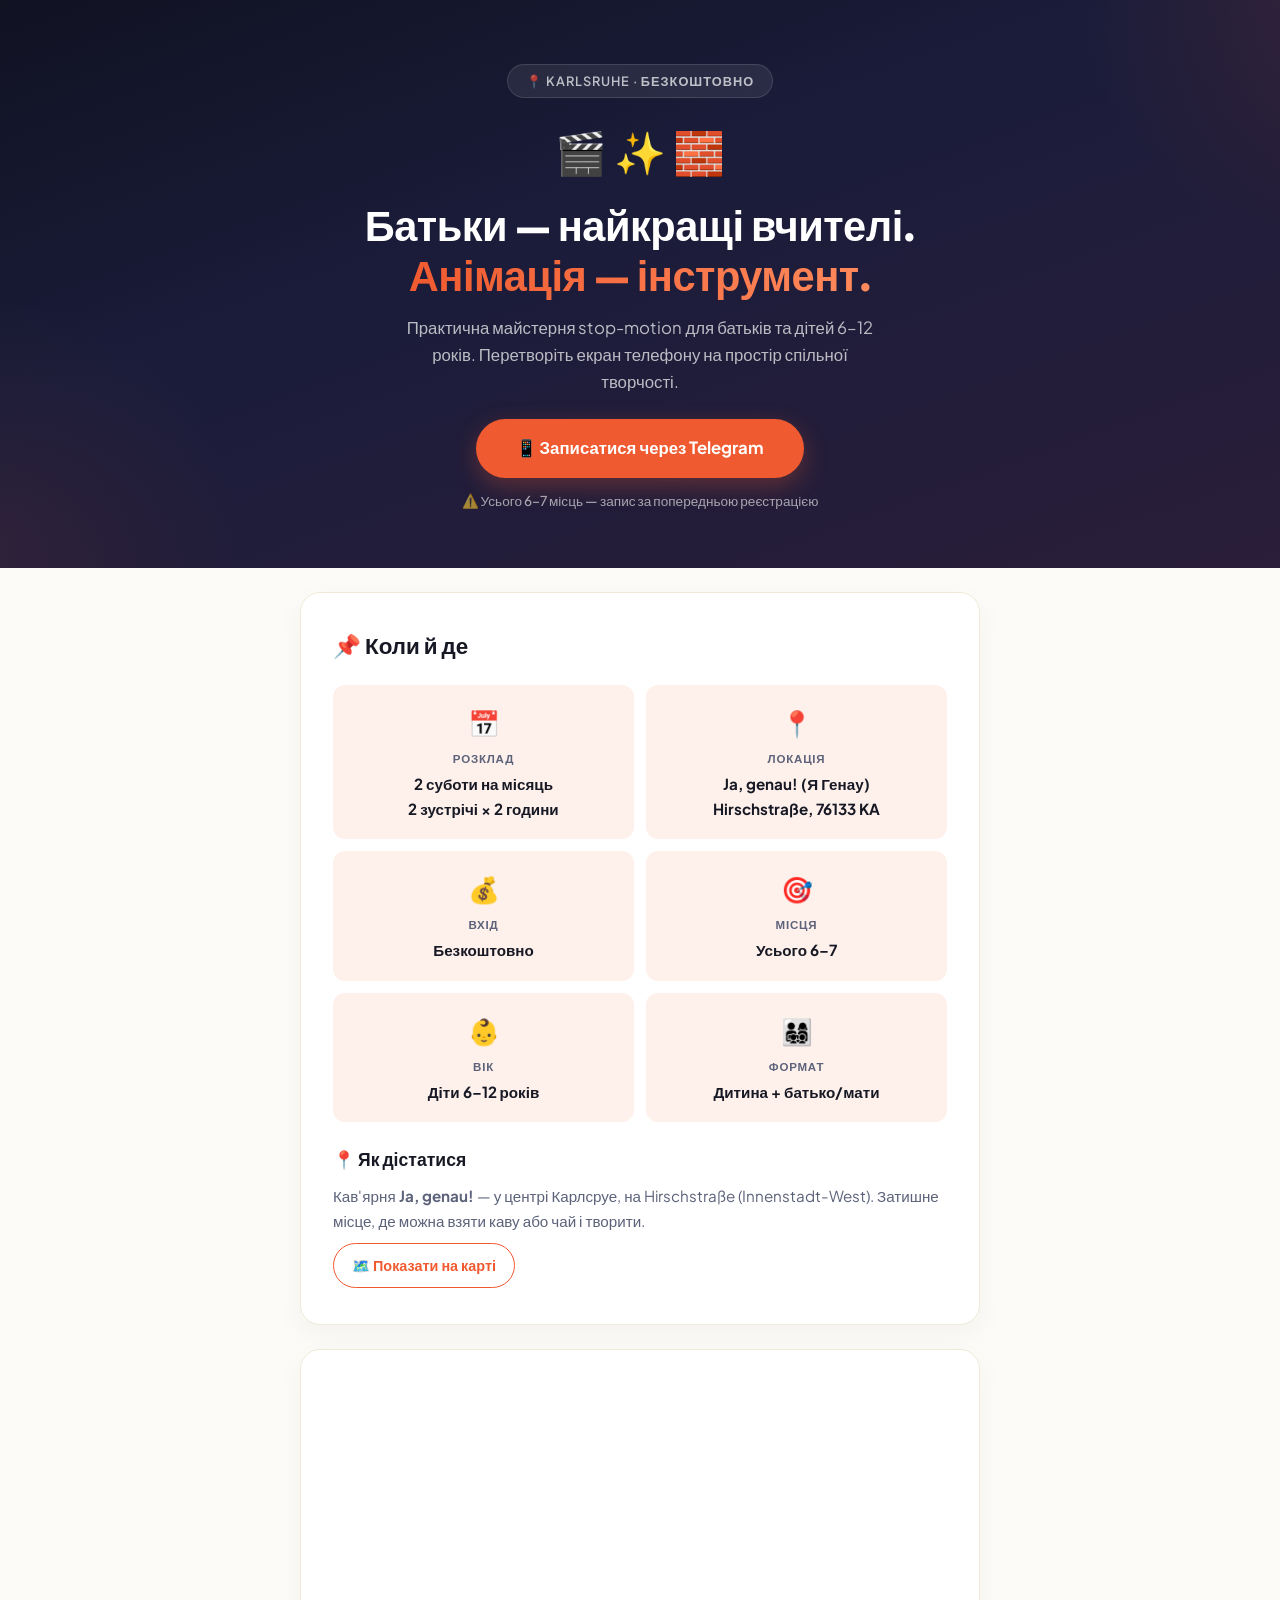
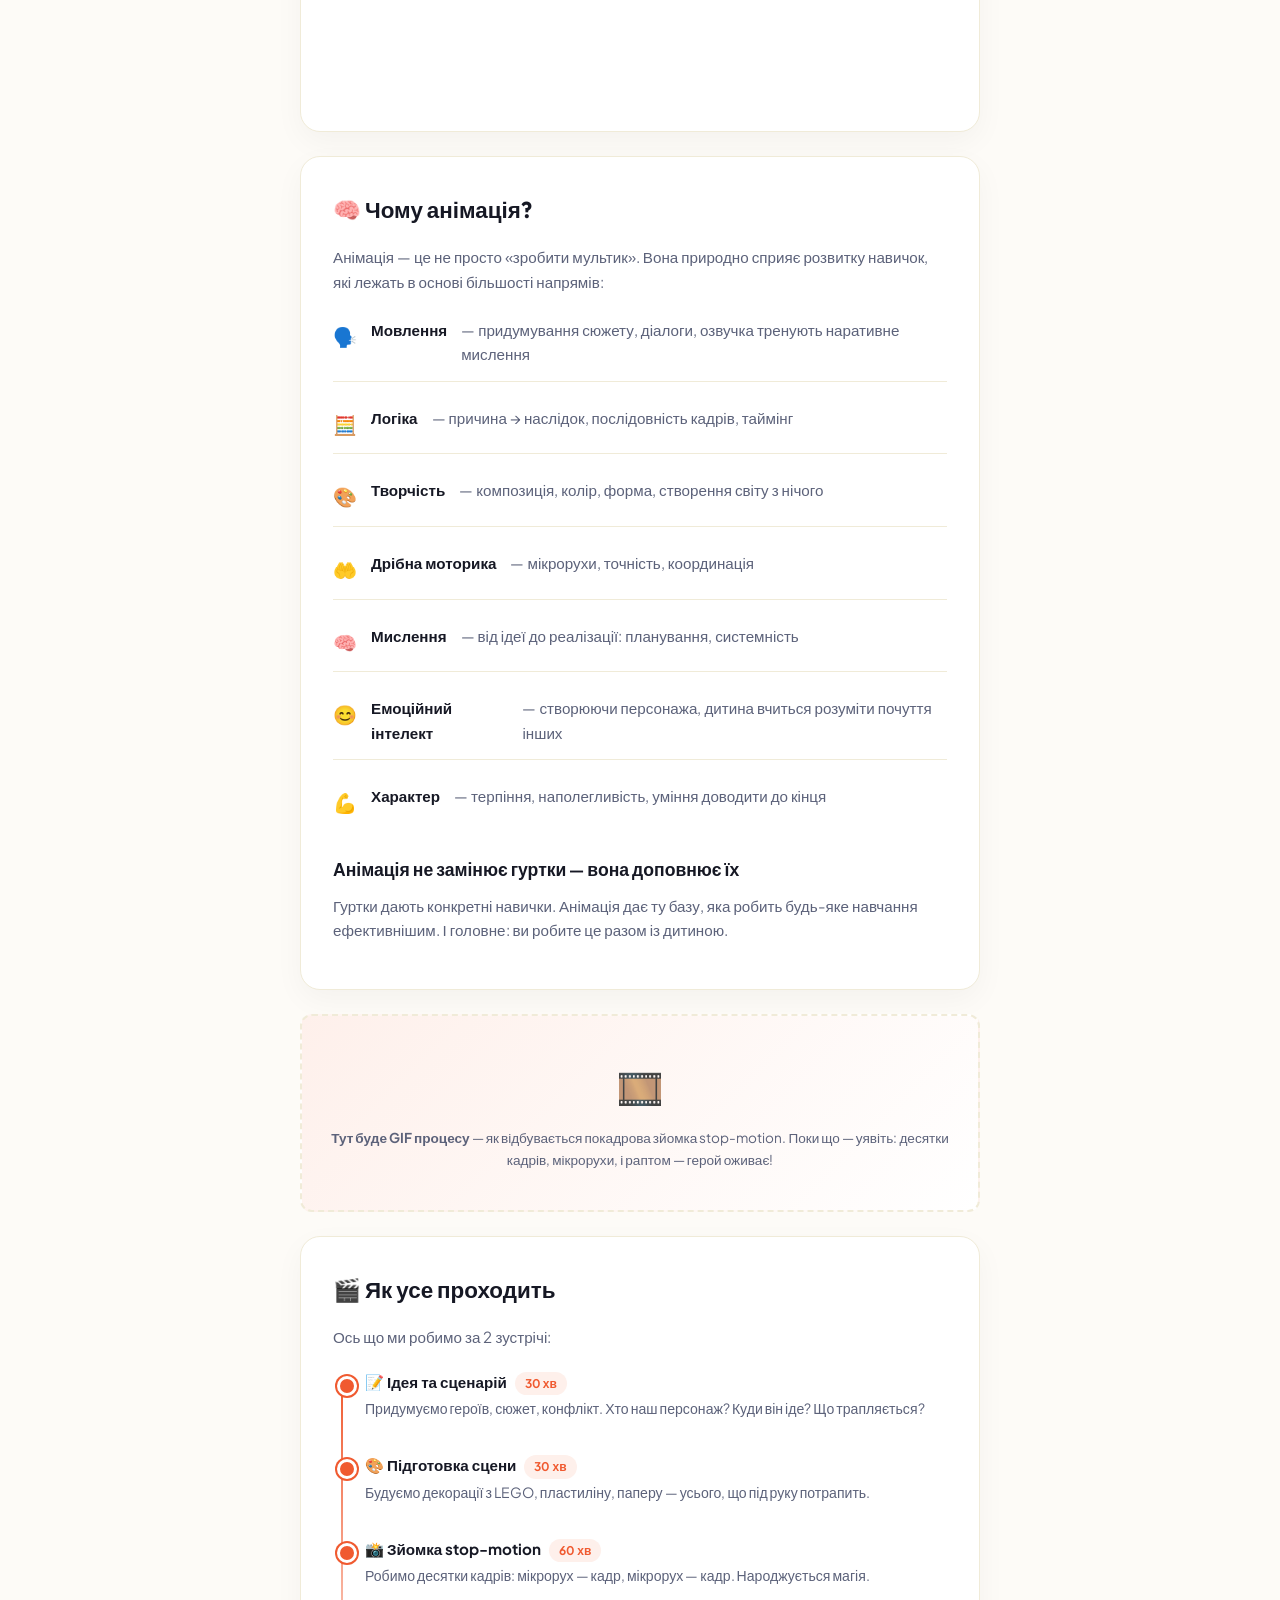
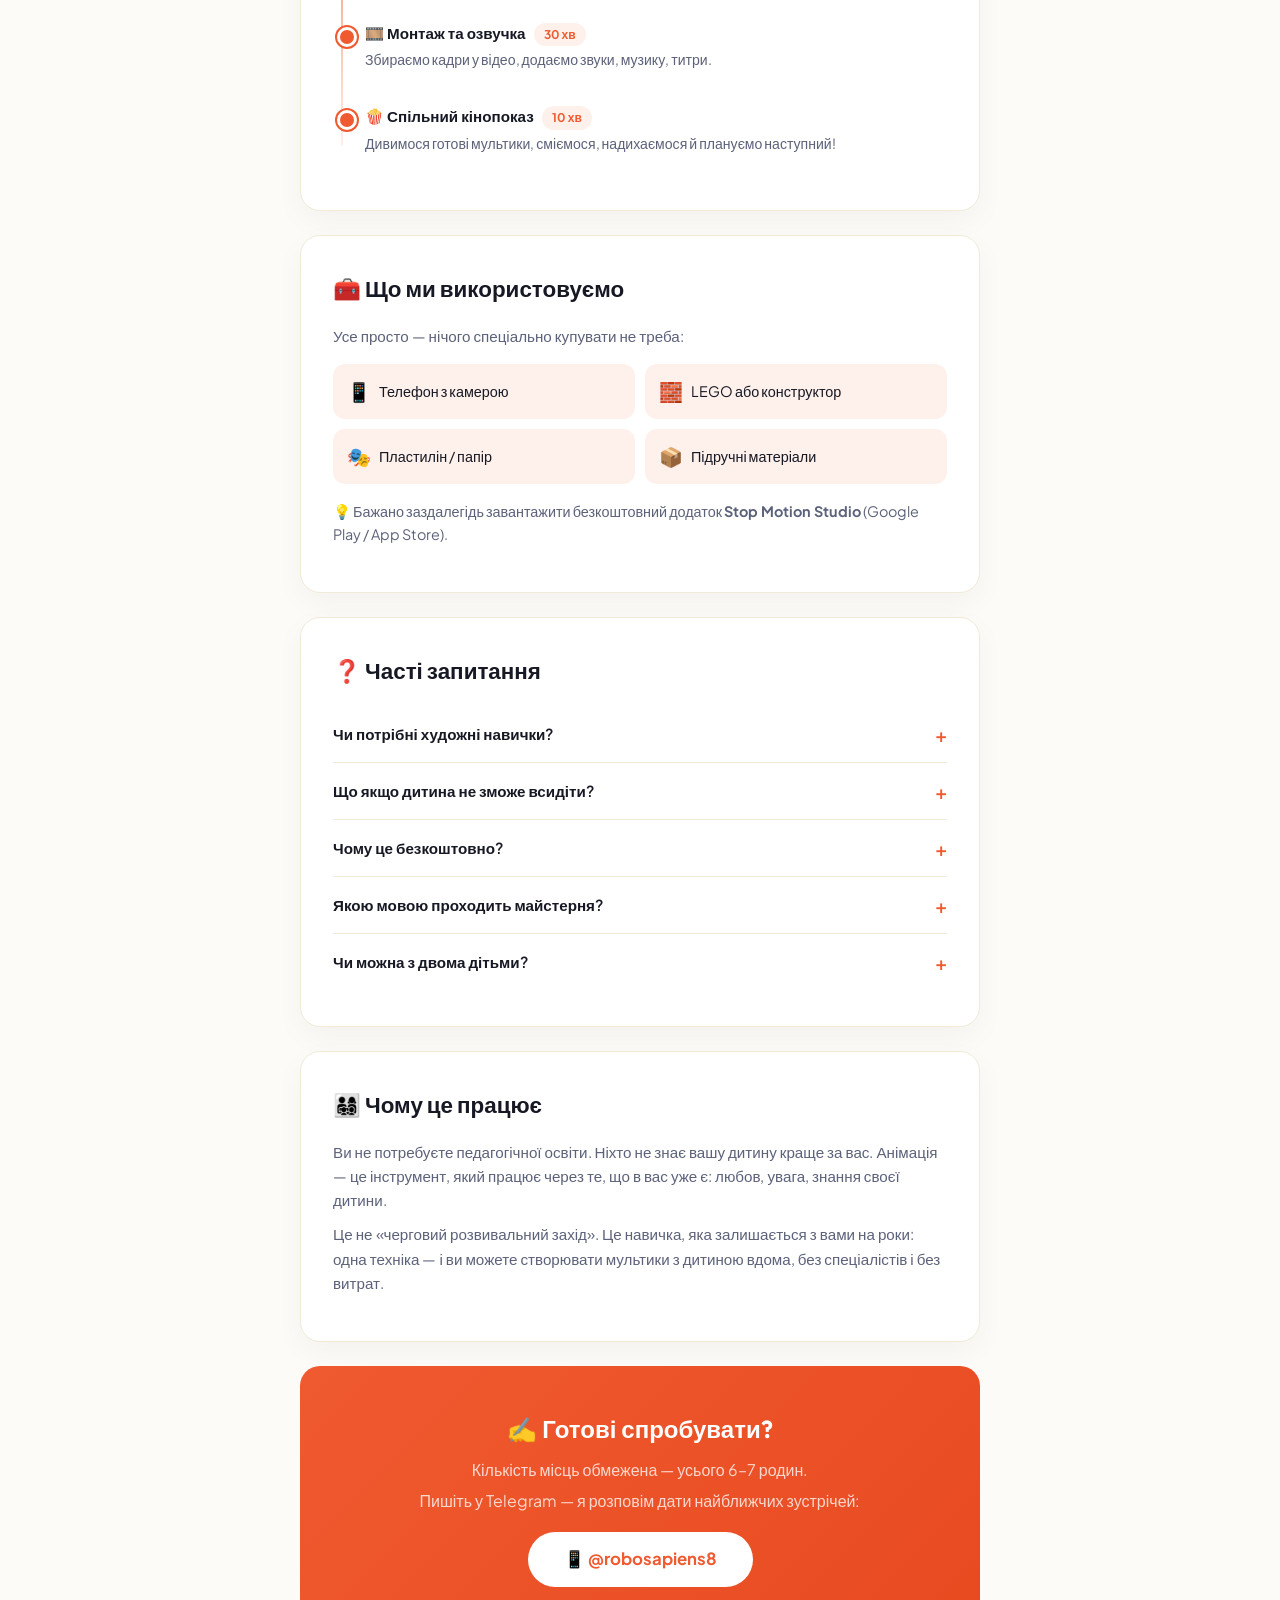
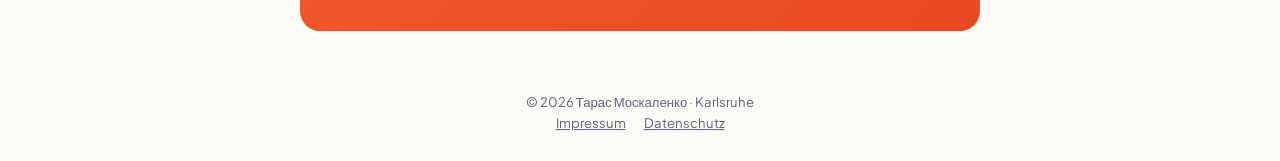
==== commit 2ba73cbd: "Add example stop-motion video (YouTube embed)" ====
--- a/index.html
+++ b/index.html
@@ -101,11 +101,21 @@
     <a class="map-link" href="https://www.google.com/maps/search/Ja+genau+Hirschstraße+Karlsruhe/" target="_blank">🗺️ Показати на карті</a>
   </div>
 
-  <!-- MEDIA PLACEHOLDER: VIDEO/GIF -->
-  <div class="media-placeholder">
-    <div class="icon">🎥</div>
-    <p><strong>Тут буде відео-приклад</strong> — мультик, зроблений учасниками майстерні. Завантажте приклад після першої зустрічі.</p>
-  </div>
+  <!-- EXAMPLE VIDEO -->
+  <div class="section" style="padding: 0; overflow: hidden;">
+    <div style="position: relative; padding-bottom: 56.25%; height: 0;">
+      <iframe
+        src="https://www.youtube.com/embed/xxdmXL4crTM"
+        title="Приклад stop-motion анімації"
+        frameborder="0"
+        allow="accelerometer; autoplay; clipboard-write; encrypted-media; gyroscope; picture-in-picture"
+        allowfullscreen
+        style="position: absolute; top: 0; left: 0; width: 100%; height: 100%; border-radius: 16px;"
+      ></iframe>
+    </div>
+  </div>
+
+  <!-- MEDIA PLACEHOLDER: PARTICIPANT VIDEOS -->
 
   <!-- WHY ANIMATION -->
   <div class="section">
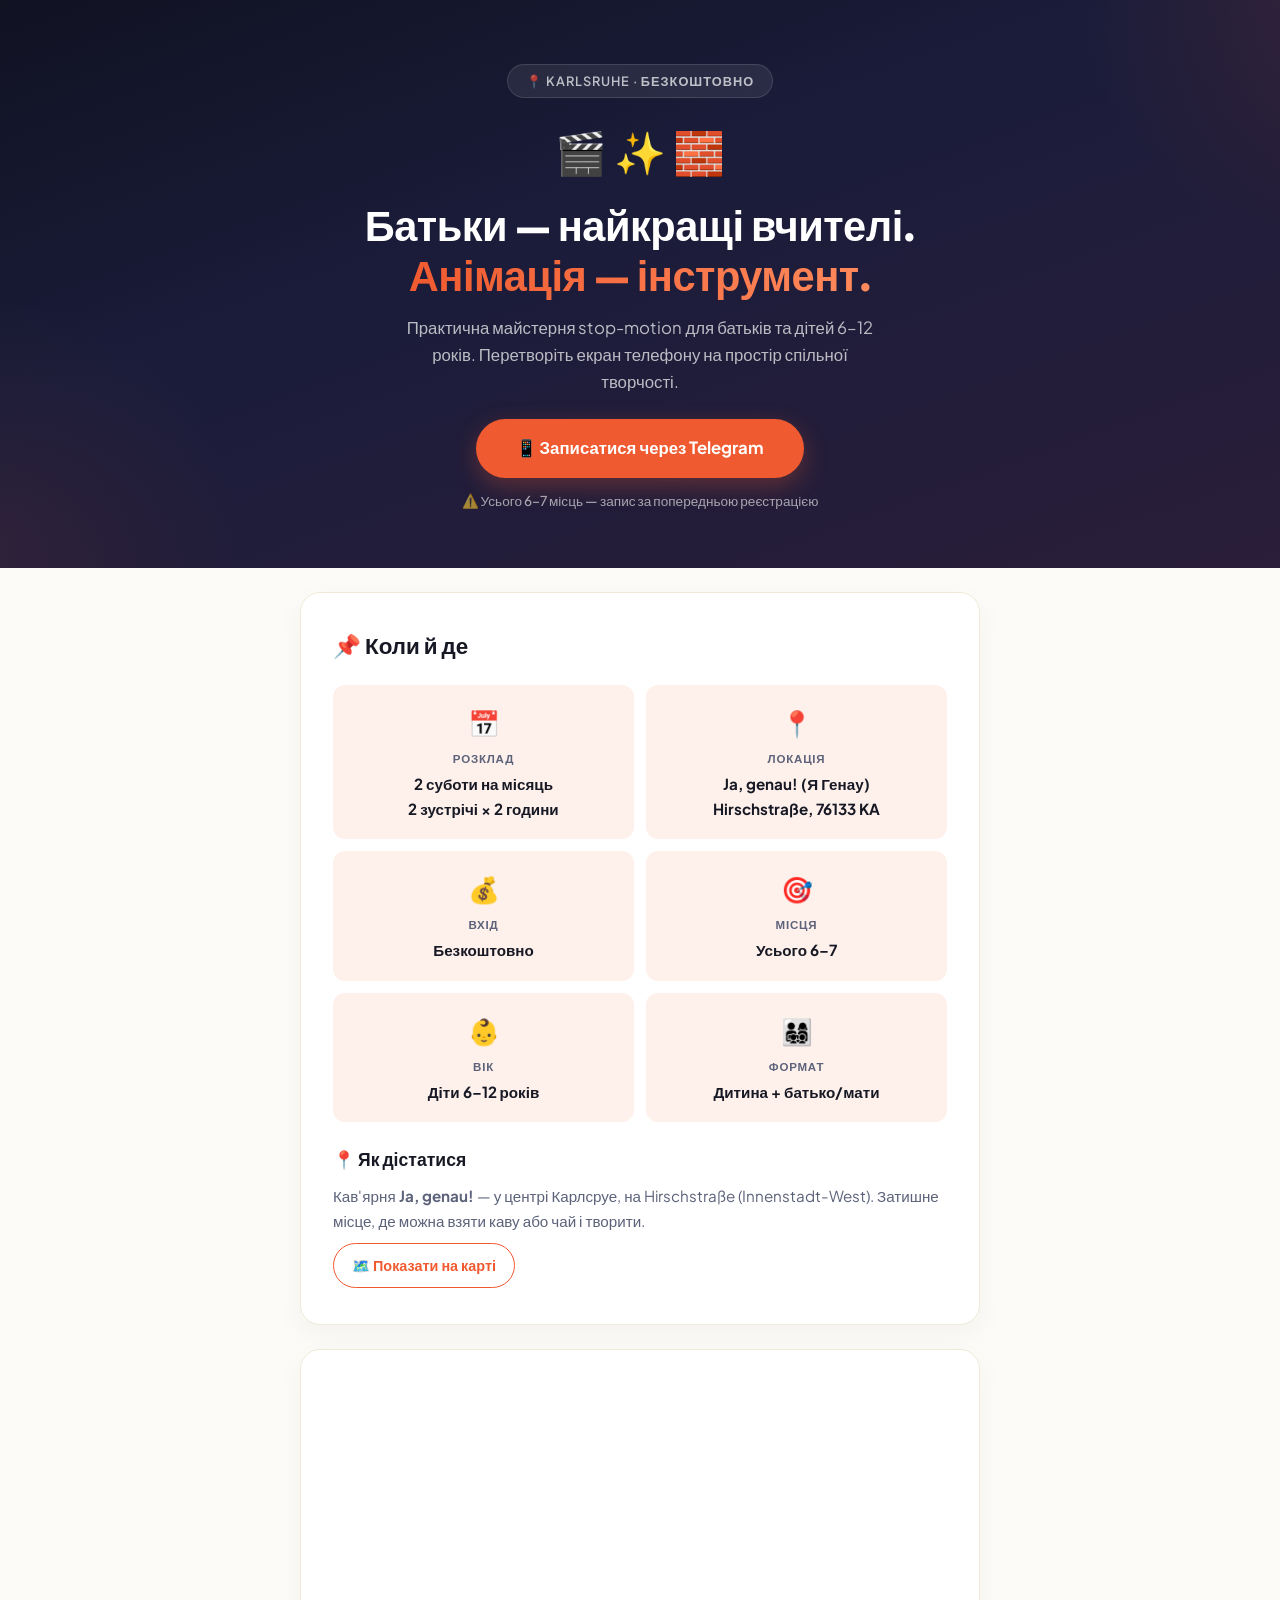
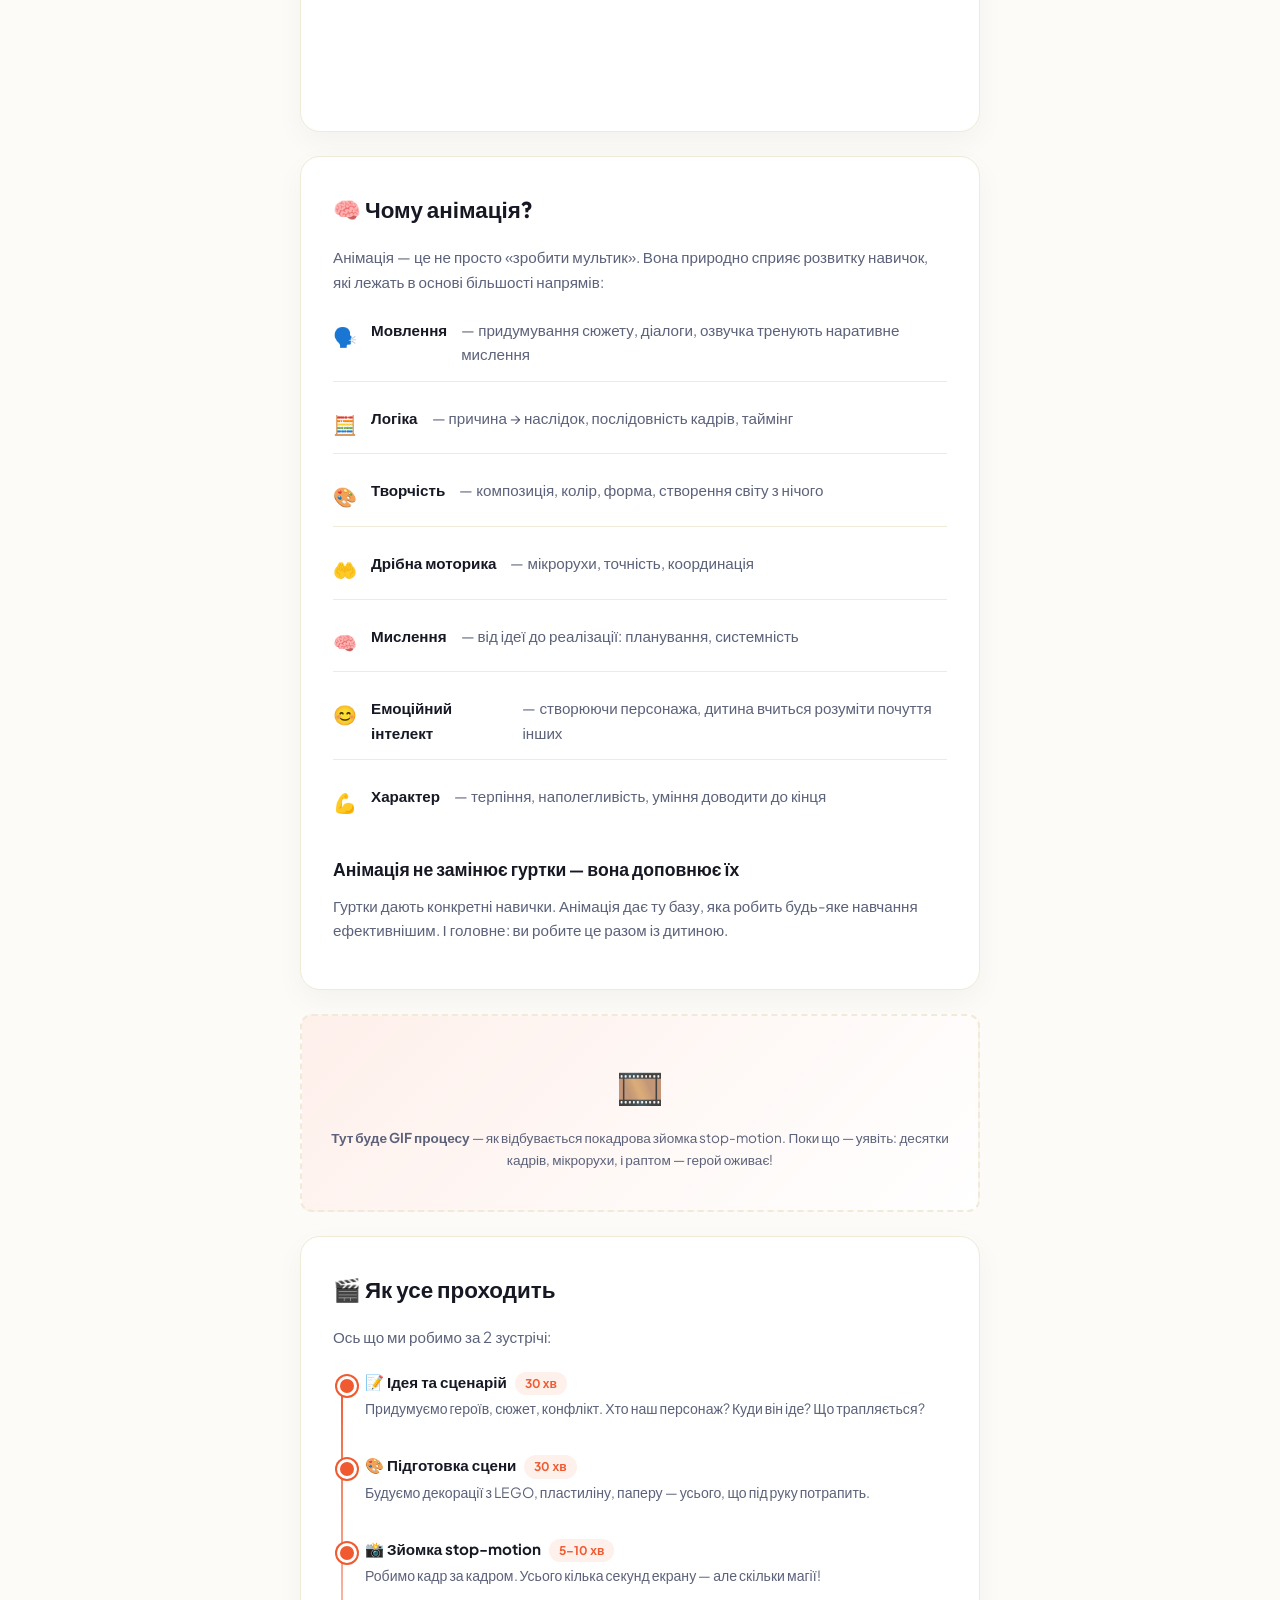
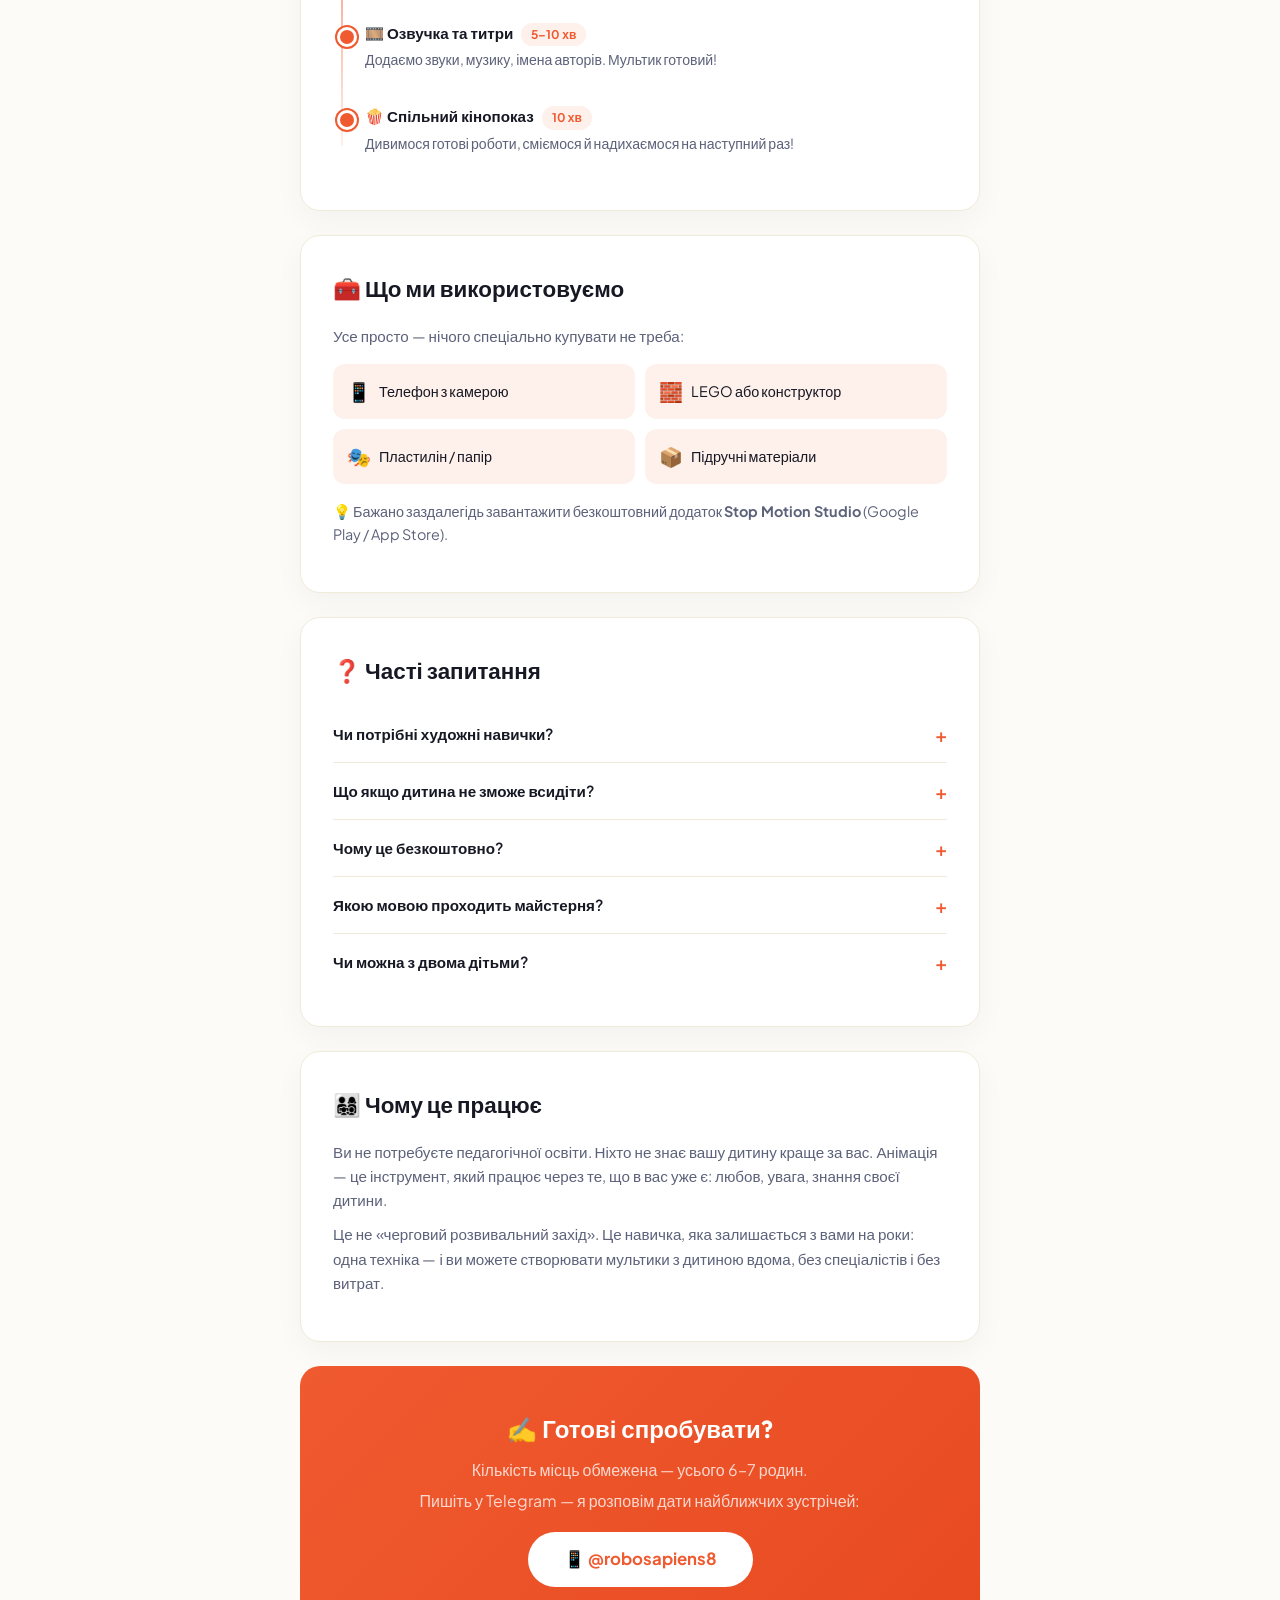
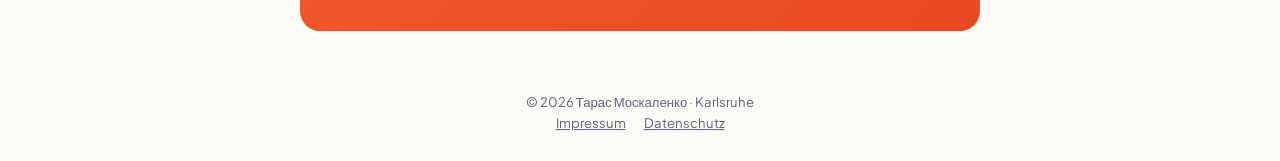
==== commit 2584e2a3: "Fix timeline: shooting 5-10min, voiceover 5-10min, final video is seconds long" ====
--- a/index.html
+++ b/index.html
@@ -155,16 +155,16 @@
         <span class="step-desc">Будуємо декорації з LEGO, пластиліну, паперу — усього, що під руку потрапить.</span>
       </li>
       <li>
-        <strong>📸 Зйомка stop-motion</strong><span class="step-time">60 хв</span>
-        <span class="step-desc">Робимо десятки кадрів: мікрорух — кадр, мікрорух — кадр. Народжується магія.</span>
-      </li>
-      <li>
-        <strong>🎞️ Монтаж та озвучка</strong><span class="step-time">30 хв</span>
-        <span class="step-desc">Збираємо кадри у відео, додаємо звуки, музику, титри.</span>
+        <strong>📸 Зйомка stop-motion</strong><span class="step-time">5–10 хв</span>
+        <span class="step-desc">Робимо кадр за кадром. Усього кілька секунд екрану — але скільки магії!</span>
+      </li>
+      <li>
+        <strong>🎞️ Озвучка та титри</strong><span class="step-time">5–10 хв</span>
+        <span class="step-desc">Додаємо звуки, музику, імена авторів. Мультик готовий!</span>
       </li>
       <li>
         <strong>🍿 Спільний кінопоказ</strong><span class="step-time">10 хв</span>
-        <span class="step-desc">Дивимося готові мультики, сміємося, надихаємося й плануємо наступний!</span>
+        <span class="step-desc">Дивимося готові роботи, сміємося й надихаємося на наступний раз!</span>
       </li>
     </ul>
   </div>
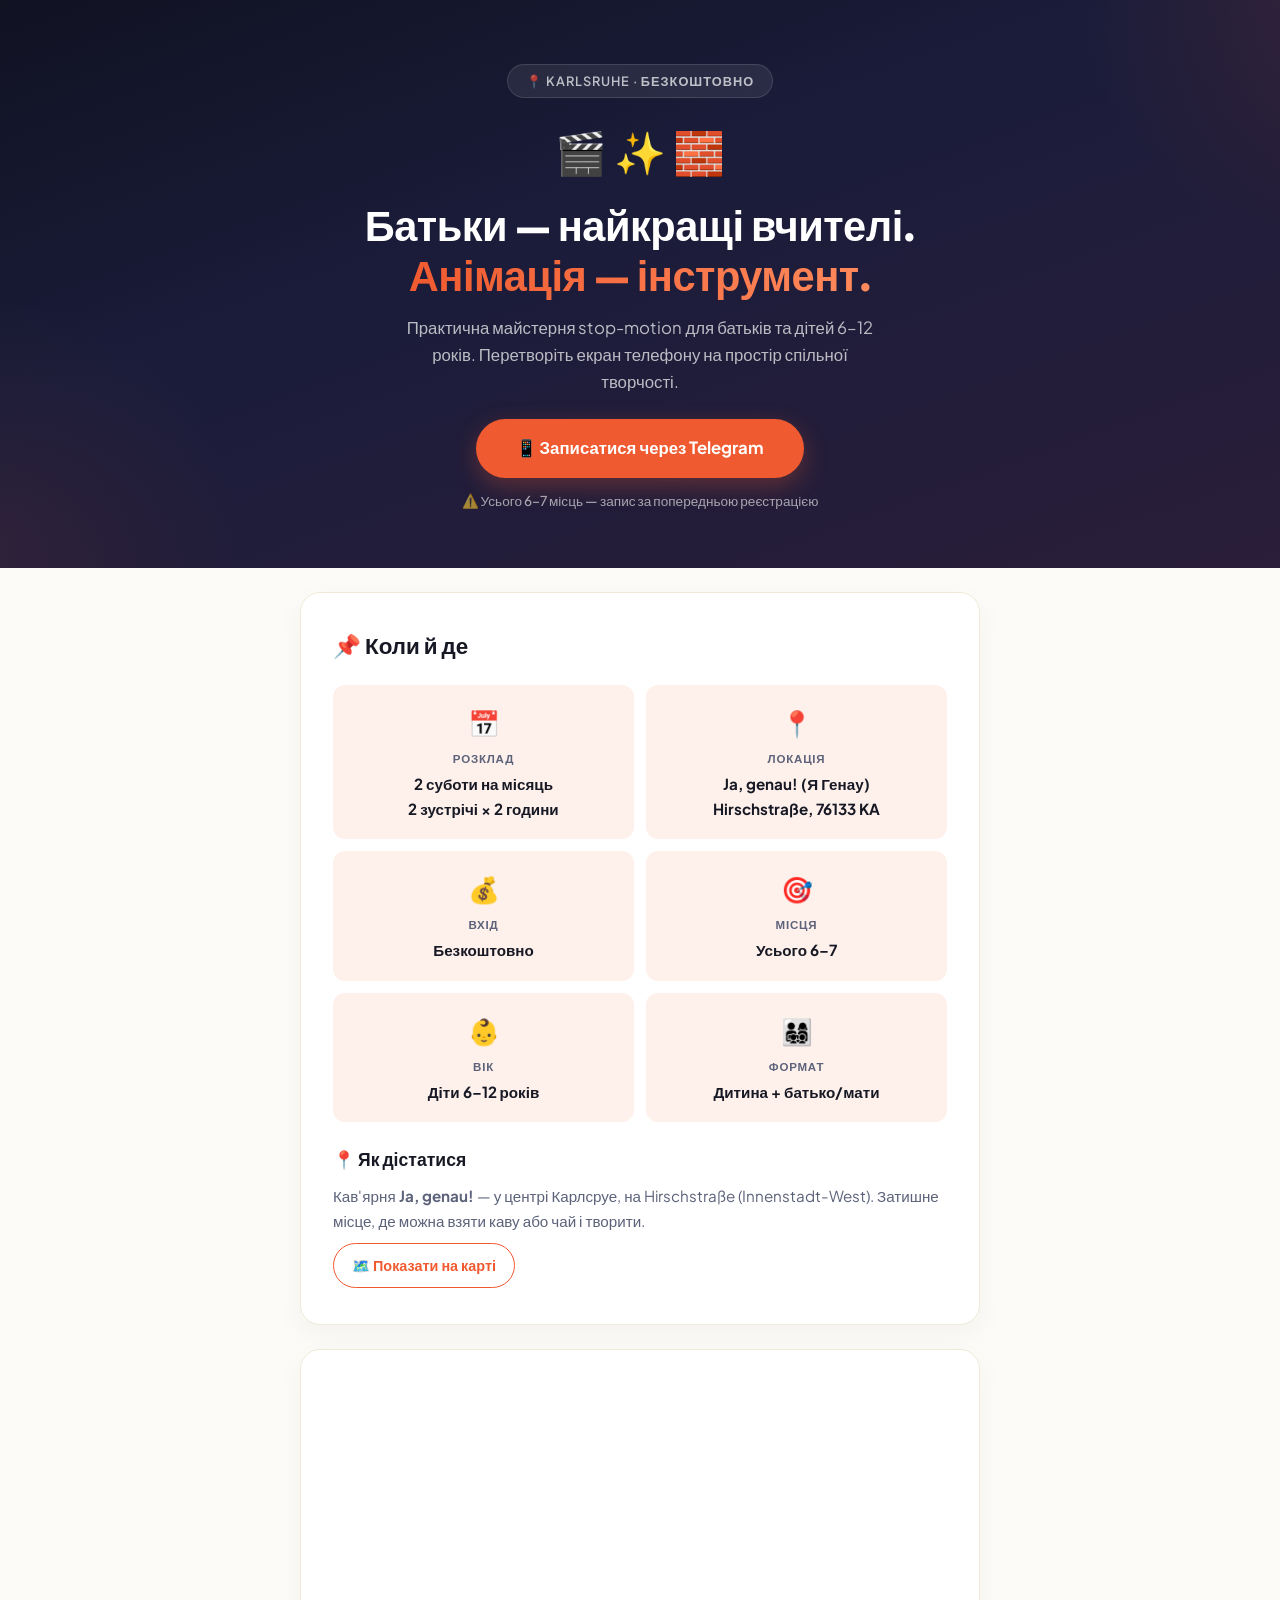
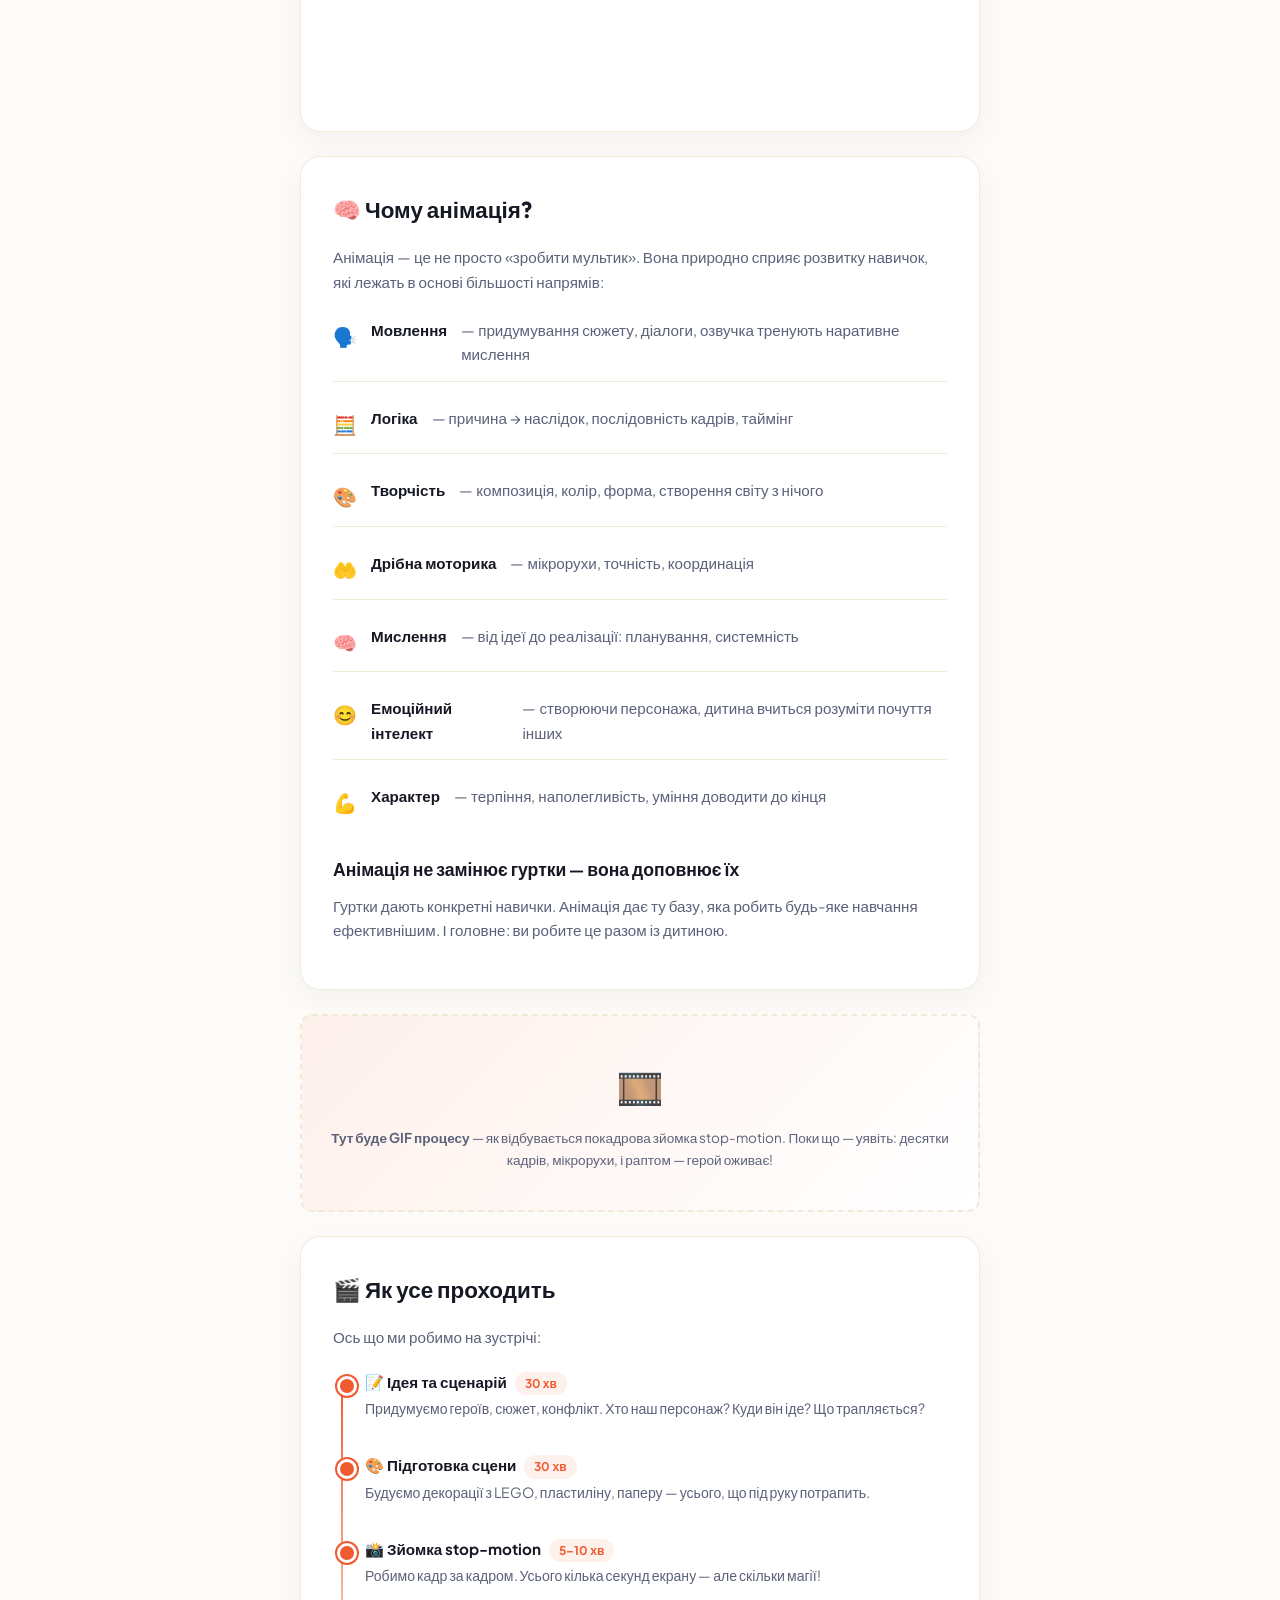
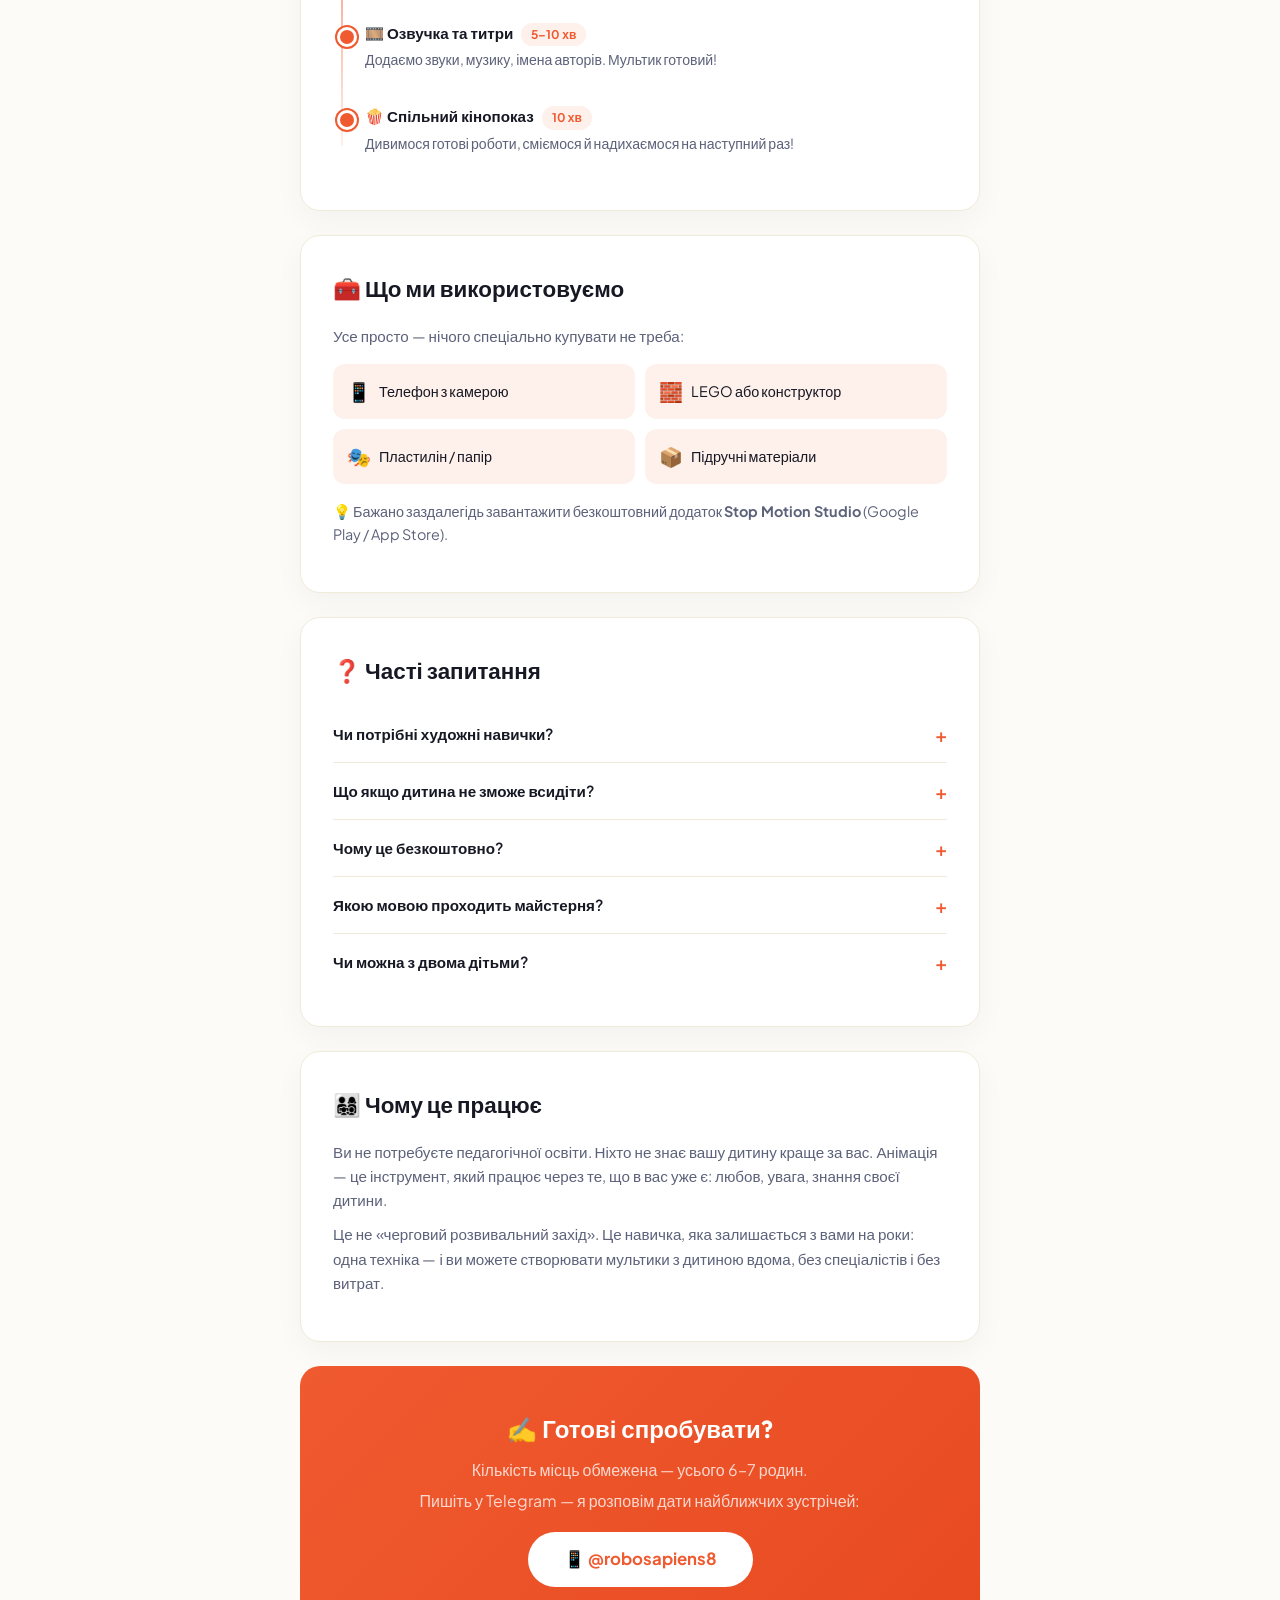
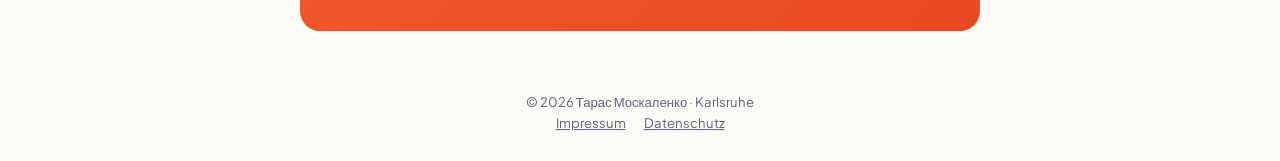
==== commit f1f56a98: "Fix wording: за 2 зустрічі → на зустрічі" ====
--- a/index.html
+++ b/index.html
@@ -144,7 +144,7 @@
   <!-- ROADMAP -->
   <div class="section">
     <h2>🎬 Як усе проходить</h2>
-    <p>Ось що ми робимо за 2 зустрічі:</p>
+    <p>Ось що ми робимо на зустрічі:</p>
     <ul class="timeline">
       <li>
         <strong>📝 Ідея та сценарій</strong><span class="step-time">30 хв</span>
